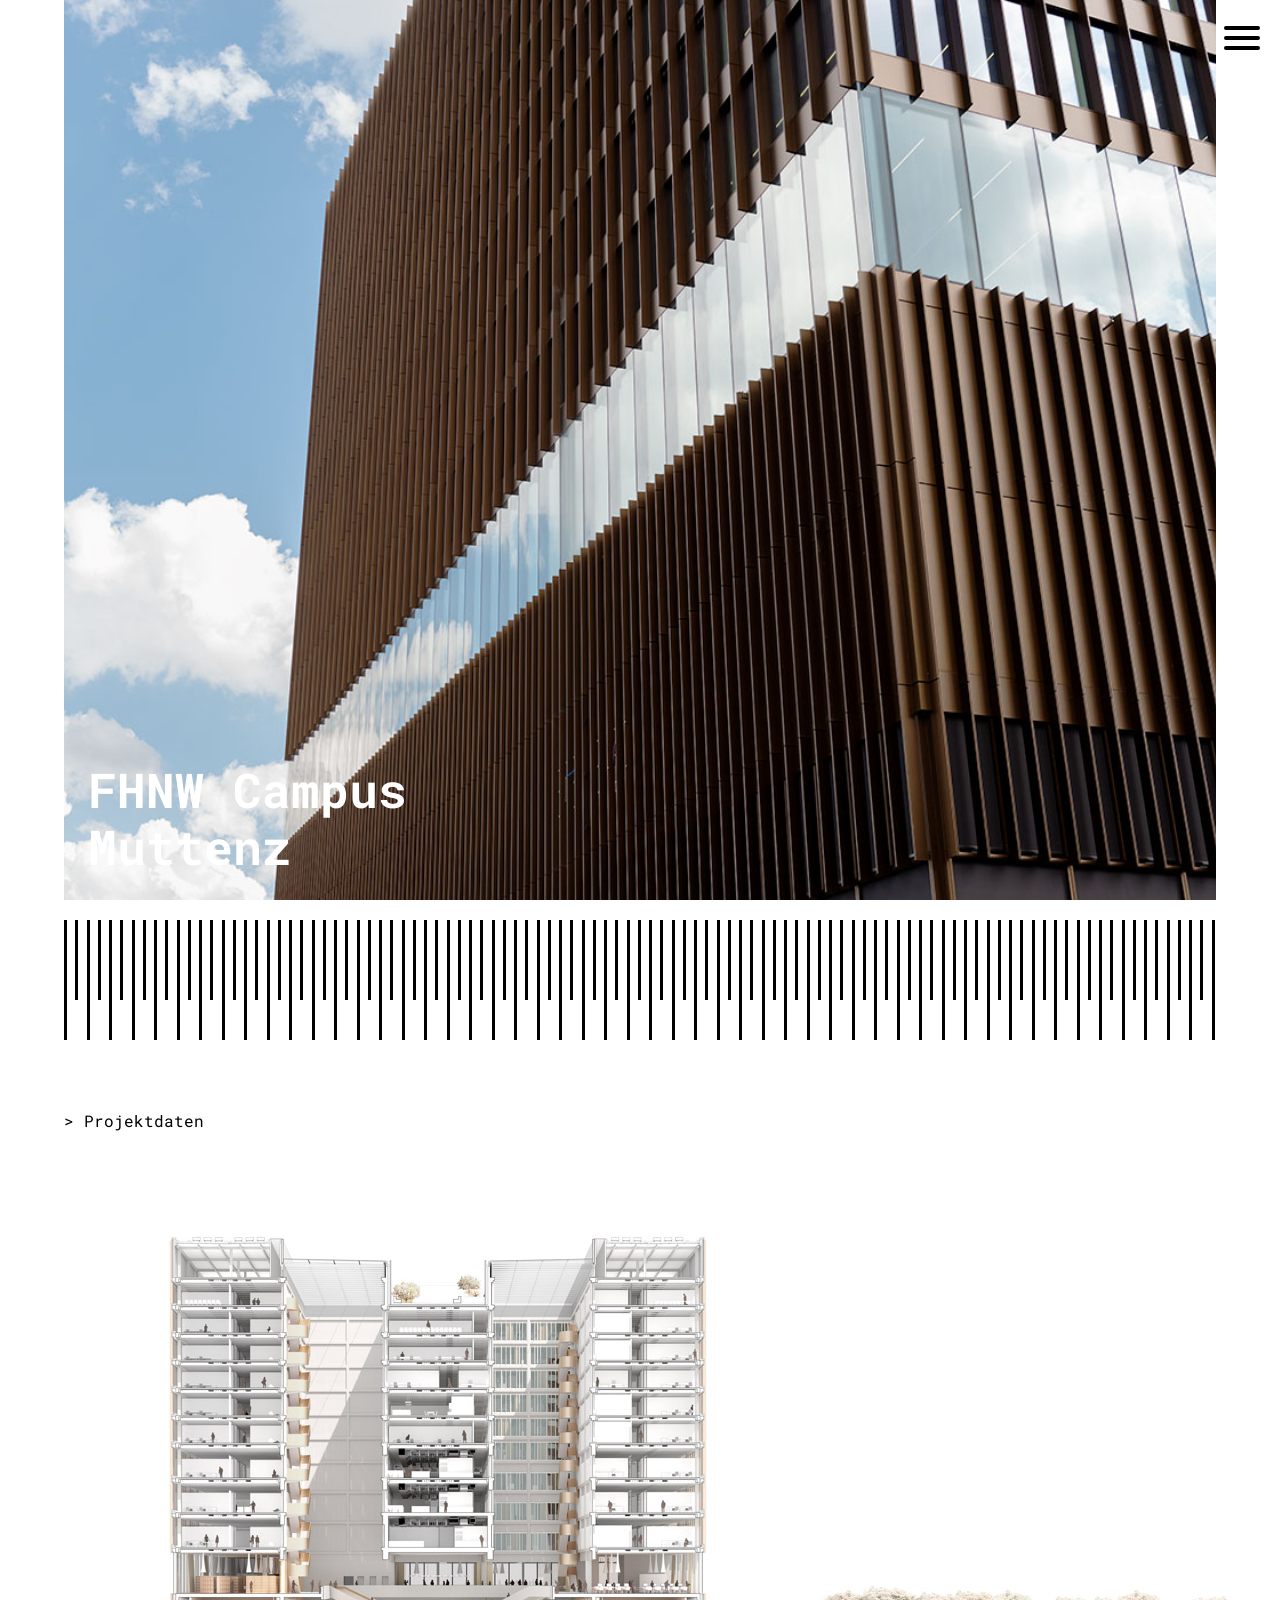
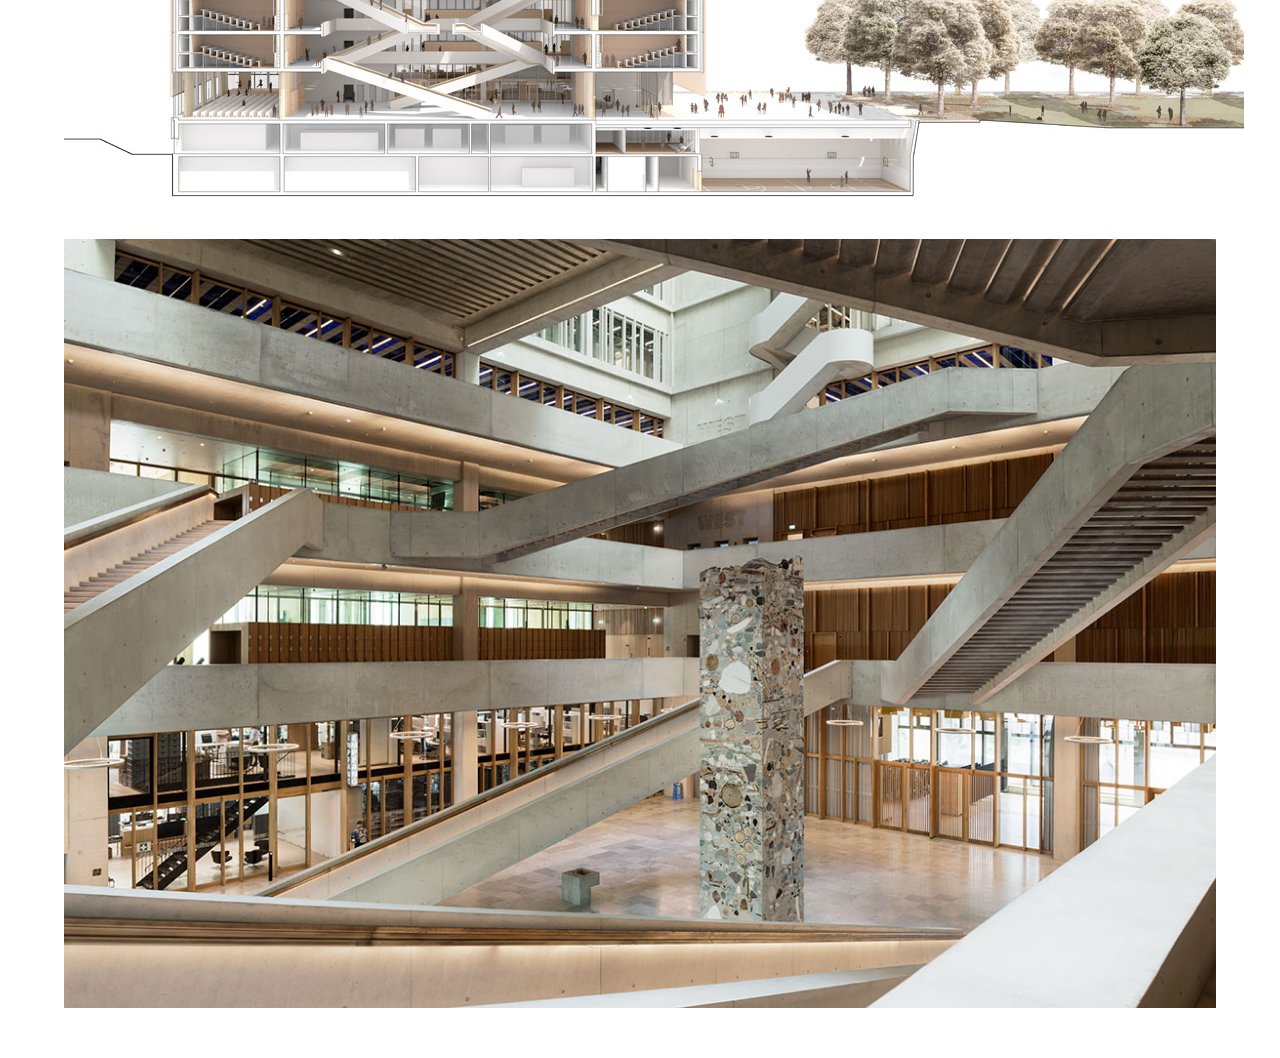
==== index.html @ 68fbe81f "korrekturen code" ====
<!DOCTYPE html>
<html lang="de">
<head>
    <meta charset="UTF-8">
    <meta name="viewport" content="width=device-width, initial-scale=1.0">
    <meta http-equiv="Cache-Control" content="no-cache, no-store, must-revalidate">
    <meta http-equiv="Pragma" content="no-cache">
    <meta http-equiv="Expires" content="0">
    <title>Website FHNW Muttenz</title>

    <link rel="stylesheet" href="css/style.css">
</head>
<body>

    <header>
        <button class="menu-button" type="button" aria-label="Menü öffnen">
            <span></span>
            <span></span>
            <span></span>
        </button>

        <div class="hero">
            <h1 class="hero-title">FHNW Campus<br>Muttenz</h1>
            <img class="hero-img" src="images/Bilder/big/start_image.jpg" alt="FHNW Campus Muttenz">
        </div>
        <section class="line-strip" >
            <span class="line"></span>
            <span class="line"></span>
            <span class="line"></span>
            <span class="line"></span>
            <span class="line"></span>
            <span class="line"></span>
            <span class="line"></span>
            <span class="line"></span>
            <span class="line"></span>
            <span class="line"></span>
            <span class="line"></span>
            <span class="line"></span>
            <span class="line"></span>
            <span class="line"></span>
            <span class="line"></span>
            <span class="line"></span>
            <span class="line"></span>
            <span class="line"></span>
            <span class="line"></span>
            <span class="line"></span>
            <span class="line"></span>
            <span class="line"></span>
            <span class="line"></span>
            <span class="line"></span>
            <span class="line"></span>
            <span class="line"></span>
            <span class="line"></span>
            <span class="line"></span>
            <span class="line"></span>
            <span class="line"></span>
            <span class="line"></span>
            <span class="line"></span>
            <span class="line"></span>
            <span class="line"></span>
            <span class="line"></span>
            <span class="line"></span>
            <span class="line"></span>
            <span class="line"></span>
            <span class="line"></span>
            <span class="line"></span>
            <span class="line"></span>
            <span class="line"></span>
            <span class="line"></span>
            <span class="line"></span>
            <span class="line"></span>
            <span class="line"></span>
            <span class="line"></span>
            <span class="line"></span>
            <span class="line"></span>
            <span class="line"></span>
            <span class="line"></span>
            <span class="line"></span>
            <span class="line"></span>
            <span class="line"></span>
            <span class="line"></span>
            <span class="line"></span>
            <span class="line"></span>
            <span class="line"></span>
            <span class="line"></span>
            <span class="line"></span>
            <span class="line"></span>
            <span class="line"></span>
            <span class="line"></span>
            <span class="line"></span>
            <span class="line"></span>
            <span class="line"></span>
            <span class="line"></span>
            <span class="line"></span>
            <span class="line"></span>
            <span class="line"></span>
            <span class="line"></span>
            <span class="line"></span>
            <span class="line"></span>
            <span class="line"></span>
            <span class="line"></span>
            <span class="line"></span>
            <span class="line"></span>
            <span class="line"></span>
            <span class="line"></span>
            <span class="line"></span>
            <span class="line"></span>
            <span class="line"></span>
            <span class="line"></span>
            <span class="line"></span>
            <span class="line"></span>
            <span class="line"></span>
            <span class="line"></span>
            <span class="line"></span>
            <span class="line"></span>
            <span class="line"></span>
            <span class="line"></span>
            <span class="line"></span>
            <span class="line"></span>
            <span class="line"></span>
            <span class="line"></span>
            <span class="line"></span>
            <span class="line"></span>
            <span class="line"></span>
            <span class="line"></span>
            <span class="line"></span>
            <span class="line"></span>
            <span class="line"></span>
            <span class="line"></span>
        </section>
    </header>
    
    <main>
        <p class="projektdaten">&gt; Projektdaten</p>
            <img class="seitenschnitt" src="images/Bilder/big_umrisse/Seitenschnitt_Campus.jpg" alt="Seitenschnitt des FHNW Campus Muttenz">

            <img class="autrium"src="images/Bilder/big/Atrium_bild.jpg" alt="Atrium des FHNW Campus Muttenz">
    </main>

    <footer>

    </footer>

</body>
</html>
---- css/style.css ----
/*--------------------------------------
Font Imports
--------------------------------------*/

@import url('https://fonts.googleapis.com/css2?family=Arimo:ital,wght@0,400..700;1,400..700&family=Datatype:wght@100..900&family=Lilita+One&family=Roboto+Mono:ital,wght@0,100..700;1,100..700&family=Saira:ital,wght@0,100..900;1,100..900&display=swap');

/*--------------------------------------
General Styles
--------------------------------------*/

* {
    box-sizing: border-box;
    margin: 0;
    padding: 0;
}

/*--------------------------------------
Body Styles
--------------------------------------*/

body{
    background:white;
    font-family: "Roboto Mono", monospace;
}

/* Header Styles */
header {
    width: 100%;
    padding: 0 5%;
}

/* Hero Styles */

.hero {
    position: relative;
    width: 100%;
    height: 100vh;
}

/* Menu Button Styles */

.menu-button {
    position: absolute;
    top: 20px;
    right: 20px;
    width: 36px;
    height: 36px;
    padding: 6px 0;
    border: 0;
    background: transparent;
    display: flex;
    flex-direction: column;
    justify-content: space-between;
    cursor: pointer;
    z-index: 10;
}

.menu-button span {
    display: block;
    width: 100%;
    height: 4px;
    background: #000;
    border-radius: 999px;
}

/* hero title */

.hero-title {
    position: absolute;
    left: 24px;
    bottom: 24px;
    font-size: 48px;
    line-height: 1.2;
    color: #fff;
    z-index: 1;
}
/* hero image */

.hero-img {
    width: 100%;
    height: 100%;
    object-fit: cover;
    display: block;
}

/* Line Strip Styles */
.line-strip {
    width: 100%;
    padding: 20px 0;
    display: flex;
    justify-content: space-between;
    align-items: flex-start;
}

.line {
    width: 3px;
    height: 120px;
    background: #000;
    display: block;
}

.line-strip .line:nth-child(even) {
    height: 80px;
}

/*--------------------------------------
Main Content Styles 
--------------------------------------*/

/* Main styles */
main {
    width: 100%;
    padding: 50px 5%;
}

/* Projektdaten Dropdown styles */

.projektdaten {
    width: 100%;
}

/* Detail Image Styles */
.seitenschnitt-image {
    position: relative;
    width: 100%;
    margin: 0 auto;
    box-sizing: border-box;
}

.seitenschnitt-image img {
    width: 100%;
    height: auto;
    display: block;
}

.autrium {
    width: 100%;
    height: 100%;
    object-fit: cover;
    display: block;
}



@media {
    
}
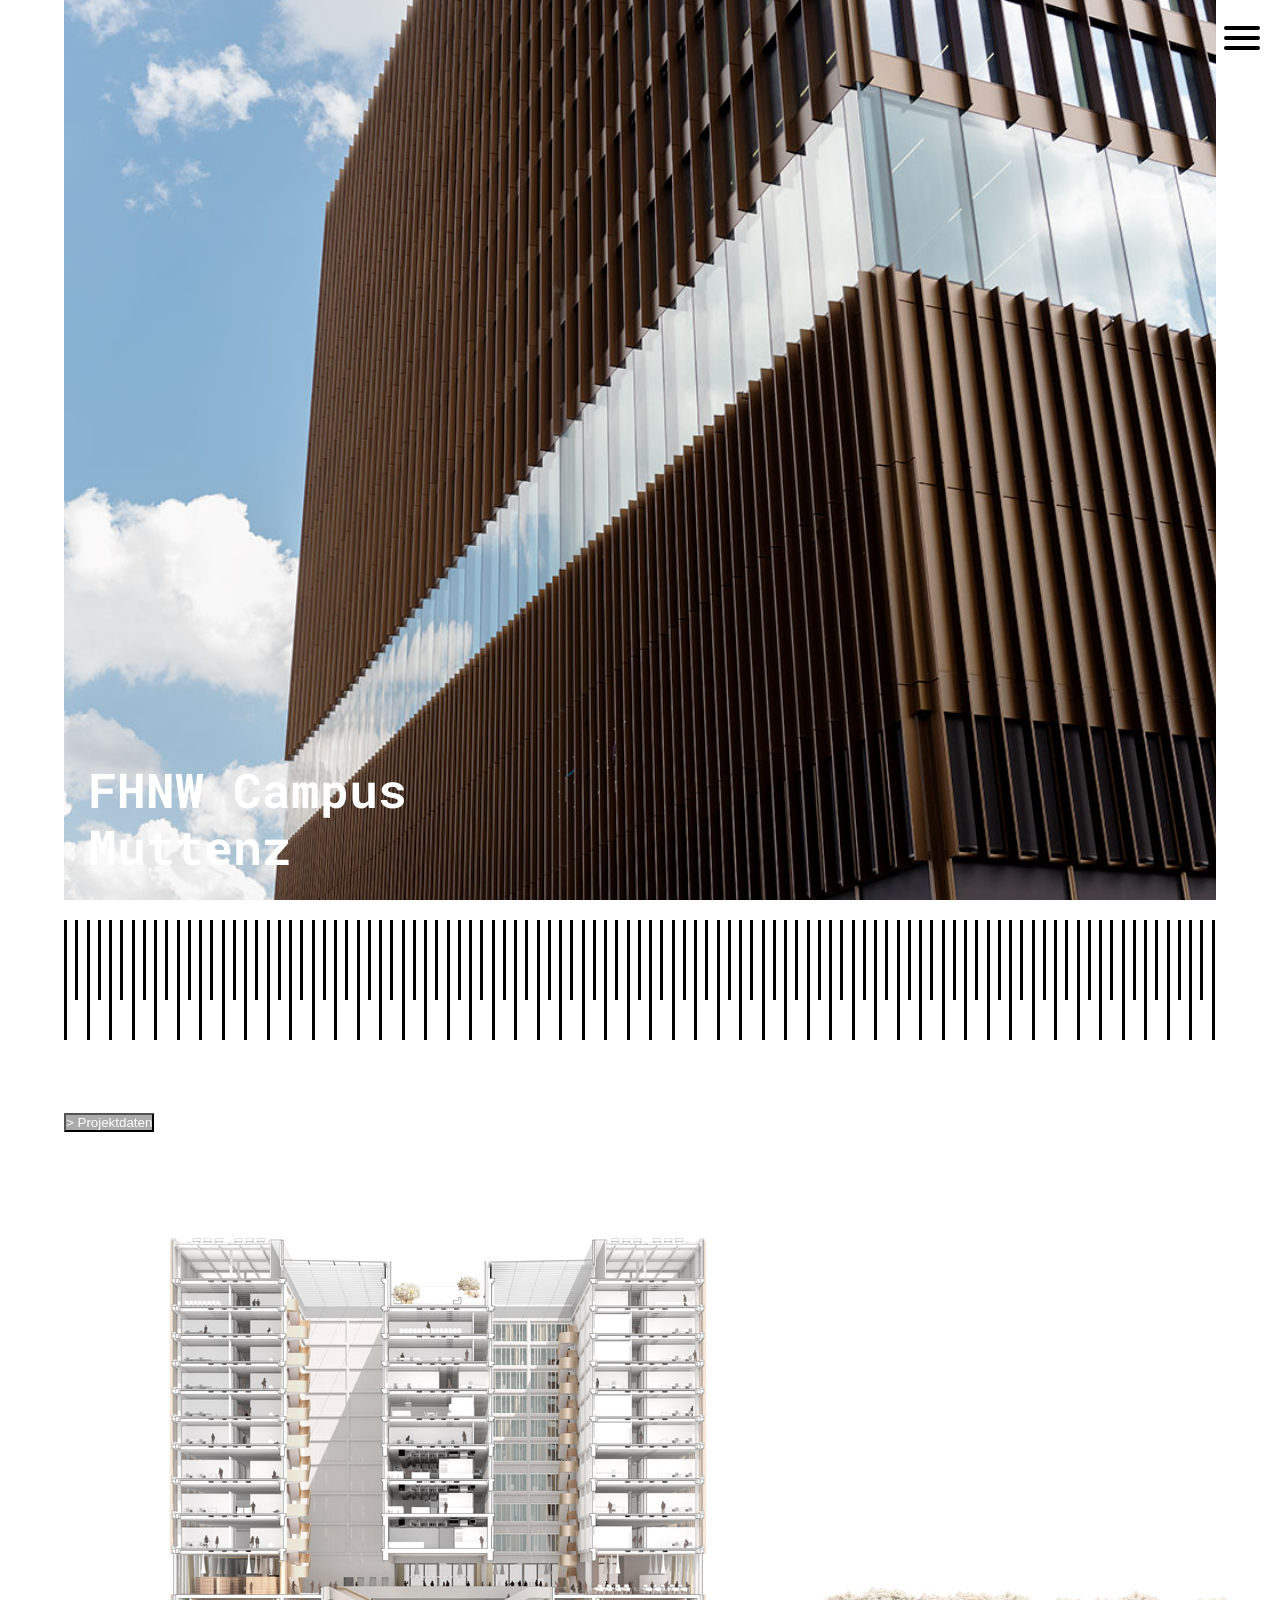
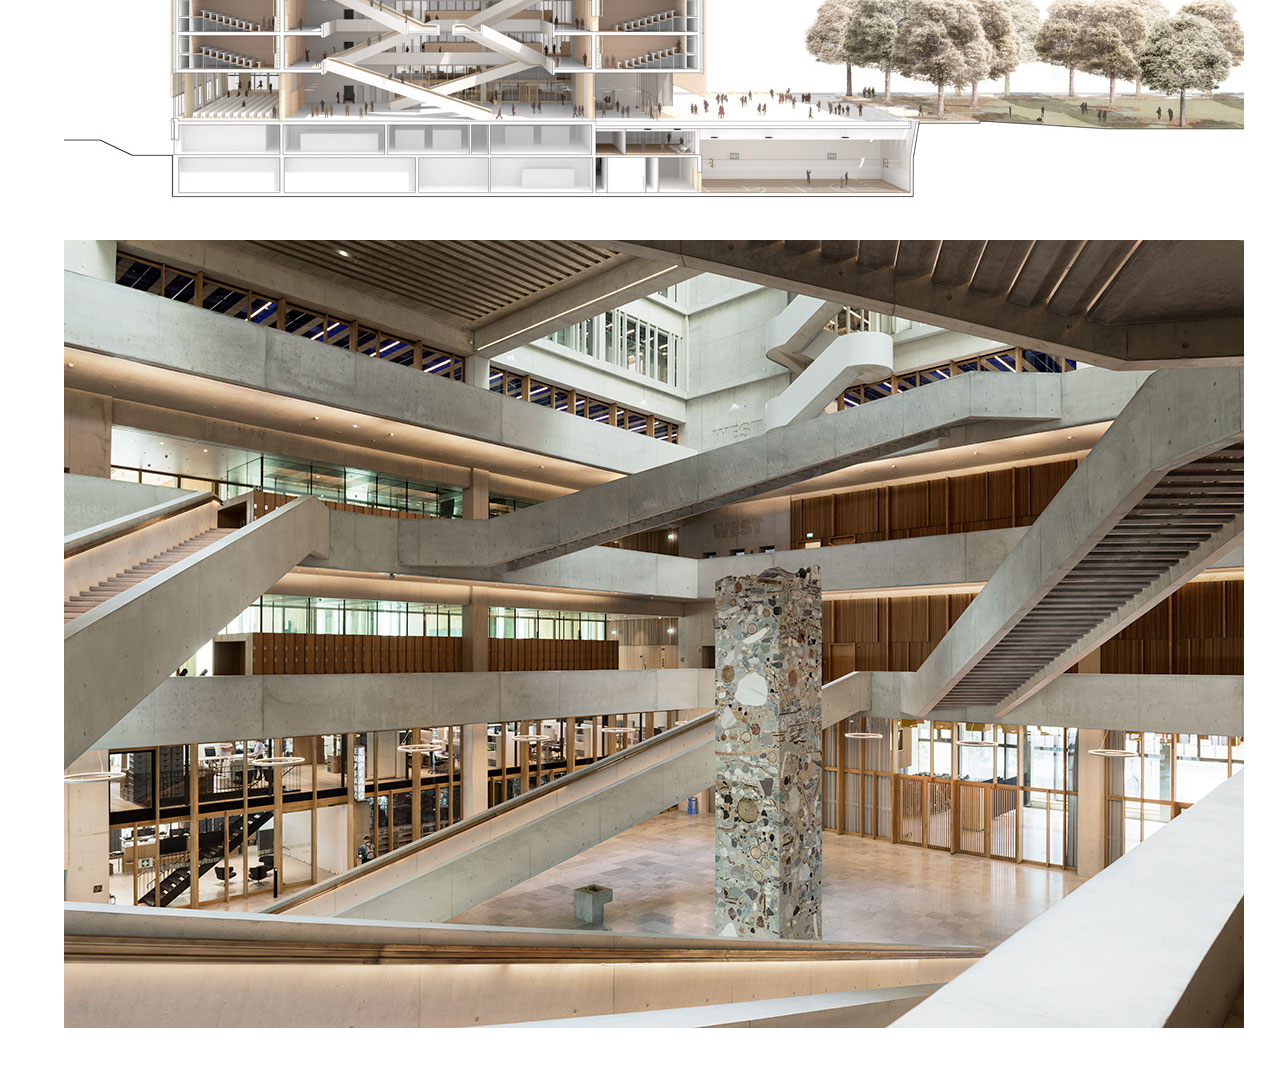
==== commit 88f20df6: "dropdown test" ====
--- a/index.html
+++ b/index.html
@@ -18,6 +18,8 @@
             <span></span>
             <span></span>
         </button>
+
+
 
         <div class="hero">
             <h1 class="hero-title">FHNW Campus<br>Muttenz</h1>
@@ -131,10 +133,40 @@
     </header>
     
     <main>
-        <p class="projektdaten">&gt; Projektdaten</p>
-            <img class="seitenschnitt" src="images/Bilder/big_umrisse/Seitenschnitt_Campus.jpg" alt="Seitenschnitt des FHNW Campus Muttenz">
+        <div class="dropdown">
+            <button class="dropbtn">&gt; Projektdaten</button>
+            <div class="dropdown-content">
+            <a href="#">Wettbewerb: 2010-2011, 1. Preis<br>
+                Planung: 2011 – 2018<br>
+                Ausführung: 2014 – 2018<br>
+                <br>
+                Baukosten BKP 1-9: 300 Mio. CHF<br>
+                Baukosten BKP 1-5: <br>
+                Gebäudekosten BKP 2: 210 Mio. CHF (exkl. MwSt) + BKP 3 21 Mio. CHF<br>
+                Gebäudekosten BKP 2/m3: 470.-/m3<br>
+                <br>
+                Gebäudevolumen GV SIA 416: 355‘000 m3<br>
+                Geschossfläche GF SIA 416: 68‘000 m2<br>
+                Hauptnutzfläche HNF SIA 416: 35‘000 m2<br>
+                <br>
+                Grundfläche Gebäude: 64.5 x 72 m<br>
+                Höhe ab Eingangsniveau: 64.5 m<br>
+                <br>
+                Anzahl Studierende: 4000<br>
+                Anzahl Mitarbeiter: 800<br>
+                <br>
+                SIA-Phasen: 31, 32, 33, 41, 51, 52, 53<br>
+                Baukategorie: VI<br>
+                <br>
+                Funktion pool: Architekt / Gesamtleitung (mit Takt Baumangement AG)<br>
+                Planungsmodell: Generalplaner-Modell<br>
+                </a>
 
-            <img class="autrium"src="images/Bilder/big/Atrium_bild.jpg" alt="Atrium des FHNW Campus Muttenz">
+        </div>
+
+        <img class="seitenschnitt" src="images/Bilder/big_umrisse/Seitenschnitt_Campus.jpg" alt="Seitenschnitt des FHNW Campus Muttenz">
+
+        <img class="autrium"src="images/Bilder/big/Atrium_bild.jpg" alt="Atrium des FHNW Campus Muttenz">
     </main>
 
     <footer>
--- a/css/style.css
+++ b/css/style.css
@@ -23,14 +23,17 @@
     font-family: "Roboto Mono", monospace;
 }
 
-/* Header Styles */
+/*--------------------------------------
+Header Styles
+--------------------------------------*/
+
+/* Header styles */
 header {
     width: 100%;
     padding: 0 5%;
 }
 
 /* Hero Styles */
-
 .hero {
     position: relative;
     width: 100%;
@@ -38,7 +41,6 @@
 }
 
 /* Menu Button Styles */
-
 .menu-button {
     position: absolute;
     top: 20px;
@@ -64,7 +66,6 @@
 }
 
 /* hero title */
-
 .hero-title {
     position: absolute;
     left: 24px;
@@ -74,8 +75,8 @@
     color: #fff;
     z-index: 1;
 }
+
 /* hero image */
-
 .hero-img {
     width: 100%;
     height: 100%;
@@ -104,7 +105,7 @@
 }
 
 /*--------------------------------------
-Main Content Styles 
+Main Styles 
 --------------------------------------*/
 
 /* Main styles */
@@ -113,13 +114,48 @@
     padding: 50px 5%;
 }
 
-/* Projektdaten Dropdown styles */
 
-.projektdaten {
-    width: 100%;
+/* Projektdaten Dropdown styles  TEST */
+.dropdown {
+  position: relative;
+  display: inline-block;
 }
 
-/* Detail Image Styles */
+.dropbtn {
+  background-color: #aaaaaa;
+  color: white;
+  padding: 20px
+  border: none;
+  cursor: pointer;
+}
+
+.dropdown-content {
+  display: none;
+  position: absolute;
+  background-color: #f1f1f1;
+  min-width: 160px;
+  box-shadow: 0px 8px 16px rgba(0,0,0,0.2);
+}
+
+.dropdown-content a {
+  display: block;
+  padding: 10px;
+  text-decoration: none;
+  color: black;
+}
+
+.dropdown-content a:hover {
+  background-color: #ddd;
+}
+
+/* Klasse zum Anzeigen */
+.show {
+  display: block;
+}
+/* Projektdaten Dropdown styles  TEST-ENDE */
+
+
+/* Seitenschnitt Image Styles */
 .seitenschnitt-image {
     position: relative;
     width: 100%;
@@ -133,15 +169,10 @@
     display: block;
 }
 
+
 .autrium {
     width: 100%;
     height: 100%;
     object-fit: cover;
     display: block;
-}
-
-
-
-@media {
-    
 }
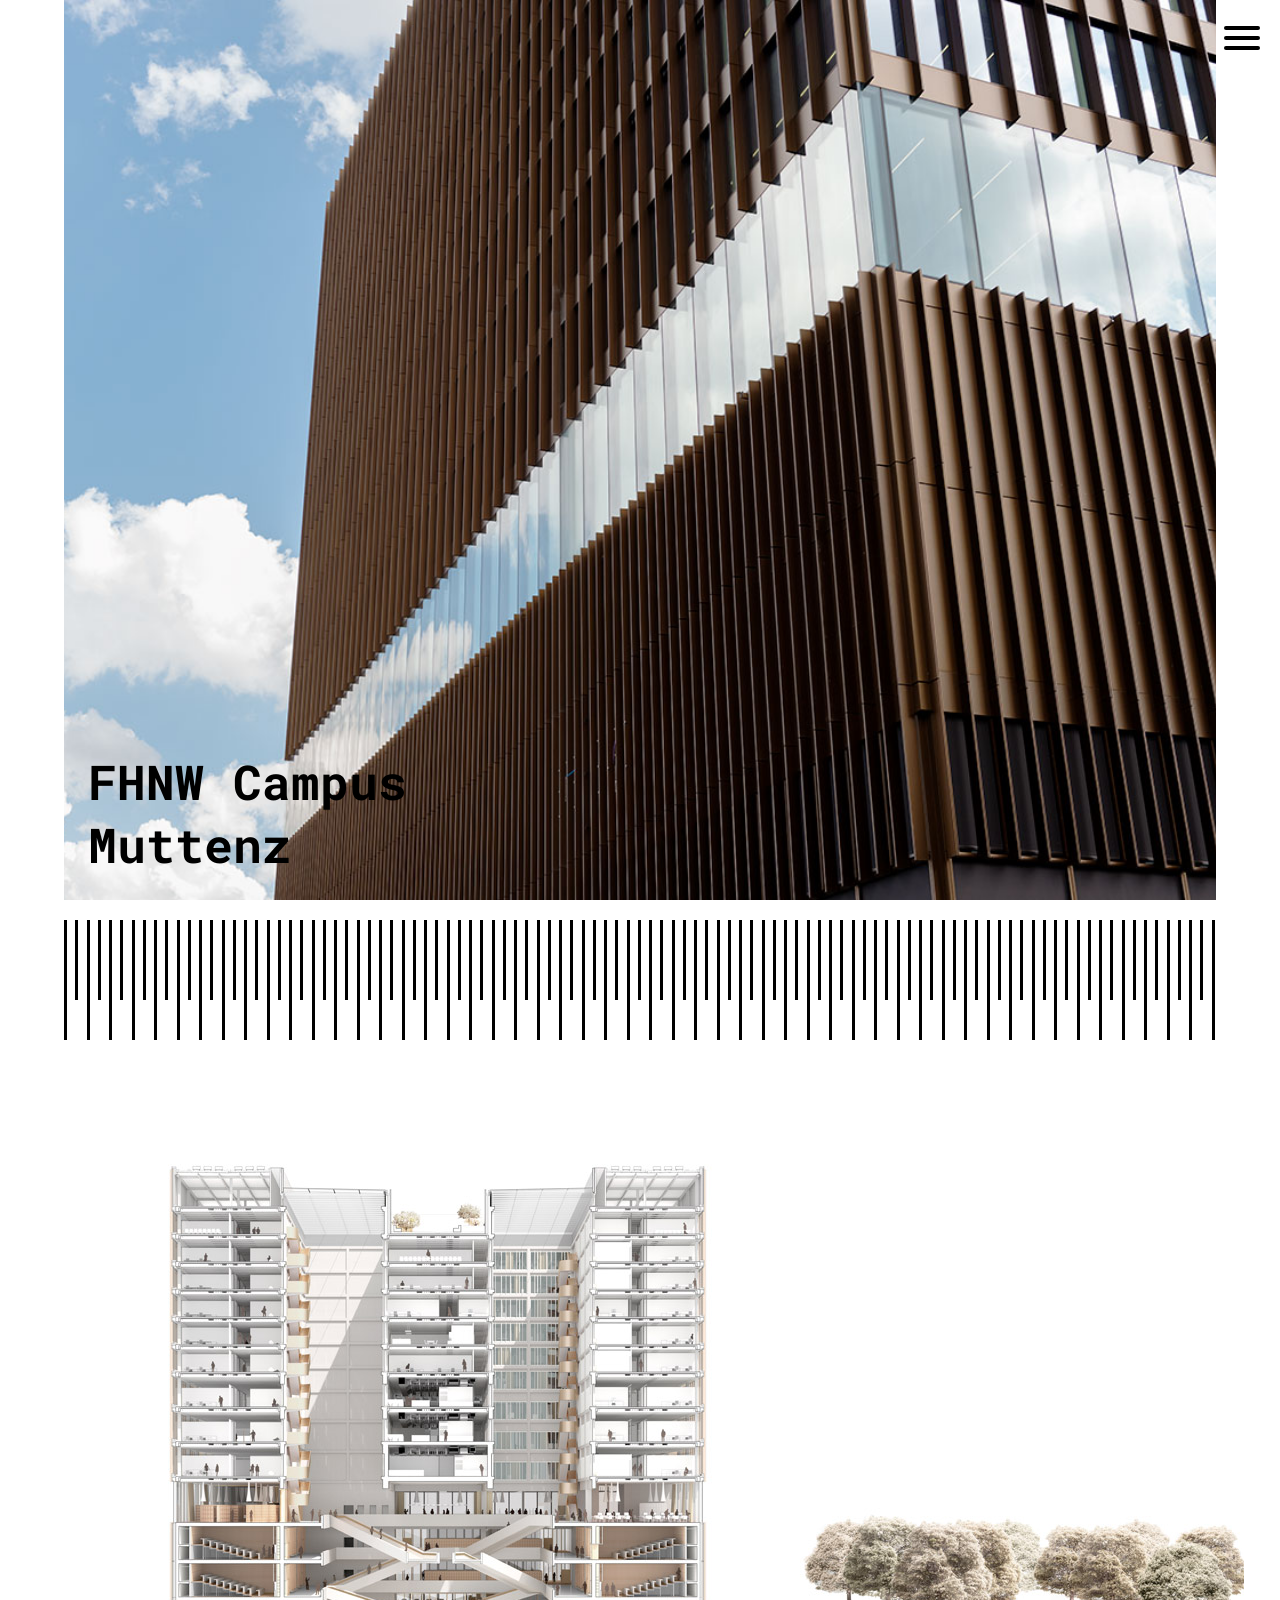
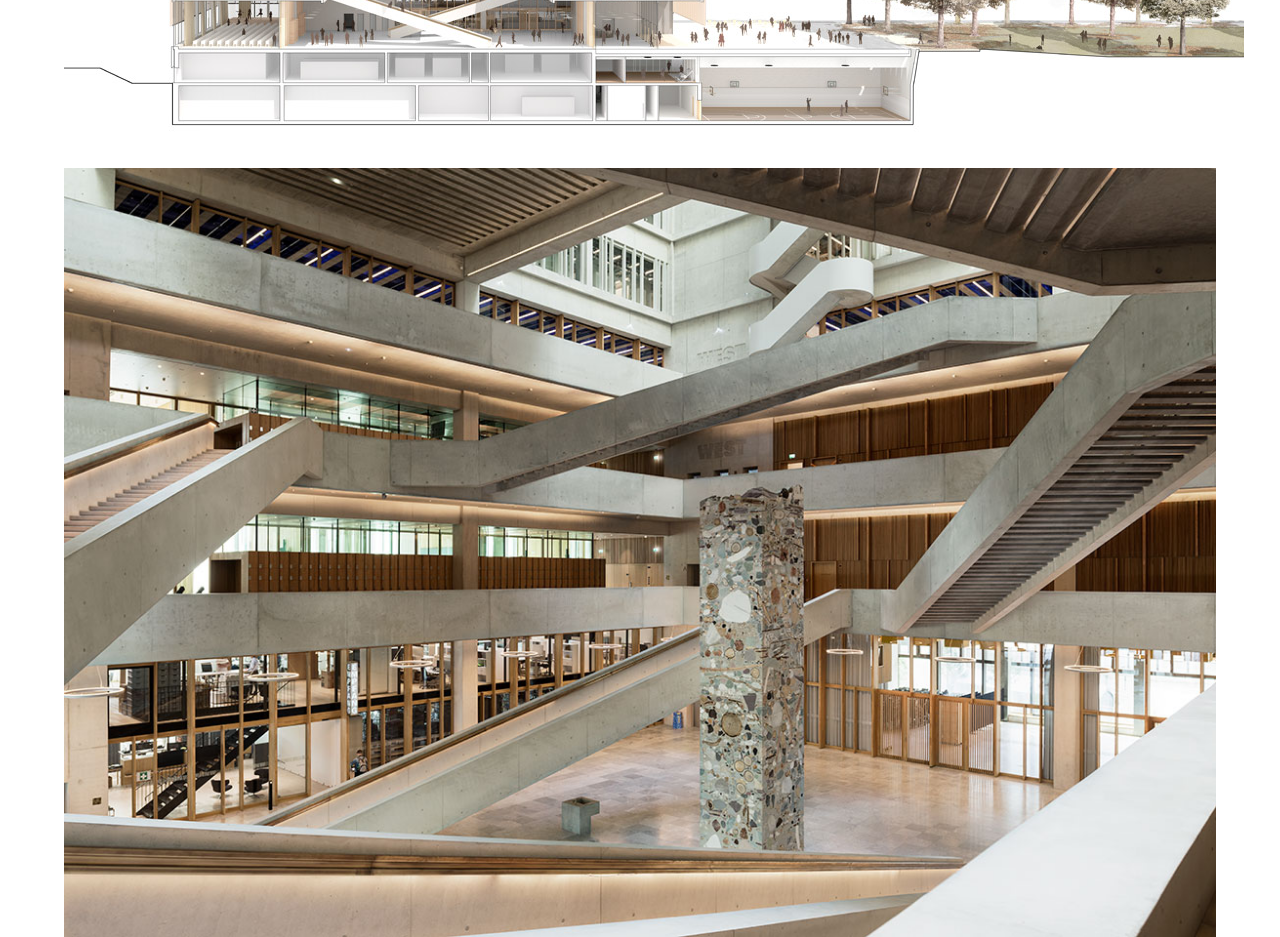
==== commit 4337f34e: "save vvor Neustart" ====
--- a/index.html
+++ b/index.html
@@ -10,16 +10,20 @@
 
     <link rel="stylesheet" href="css/style.css">
 </head>
+
 <body>
 
     <header>
+
         <button class="menu-button" type="button" aria-label="Menü öffnen">
             <span></span>
             <span></span>
             <span></span>
         </button>
 
-
+        <nav>
+            
+        </nav>
 
         <div class="hero">
             <h1 class="hero-title">FHNW Campus<br>Muttenz</h1>
@@ -133,37 +137,6 @@
     </header>
     
     <main>
-        <div class="dropdown">
-            <button class="dropbtn">&gt; Projektdaten</button>
-            <div class="dropdown-content">
-            <a href="#">Wettbewerb: 2010-2011, 1. Preis<br>
-                Planung: 2011 – 2018<br>
-                Ausführung: 2014 – 2018<br>
-                <br>
-                Baukosten BKP 1-9: 300 Mio. CHF<br>
-                Baukosten BKP 1-5: <br>
-                Gebäudekosten BKP 2: 210 Mio. CHF (exkl. MwSt) + BKP 3 21 Mio. CHF<br>
-                Gebäudekosten BKP 2/m3: 470.-/m3<br>
-                <br>
-                Gebäudevolumen GV SIA 416: 355‘000 m3<br>
-                Geschossfläche GF SIA 416: 68‘000 m2<br>
-                Hauptnutzfläche HNF SIA 416: 35‘000 m2<br>
-                <br>
-                Grundfläche Gebäude: 64.5 x 72 m<br>
-                Höhe ab Eingangsniveau: 64.5 m<br>
-                <br>
-                Anzahl Studierende: 4000<br>
-                Anzahl Mitarbeiter: 800<br>
-                <br>
-                SIA-Phasen: 31, 32, 33, 41, 51, 52, 53<br>
-                Baukategorie: VI<br>
-                <br>
-                Funktion pool: Architekt / Gesamtleitung (mit Takt Baumangement AG)<br>
-                Planungsmodell: Generalplaner-Modell<br>
-                </a>
-
-        </div>
-
         <img class="seitenschnitt" src="images/Bilder/big_umrisse/Seitenschnitt_Campus.jpg" alt="Seitenschnitt des FHNW Campus Muttenz">
 
         <img class="autrium"src="images/Bilder/big/Atrium_bild.jpg" alt="Atrium des FHNW Campus Muttenz">
@@ -174,4 +147,4 @@
     </footer>
 
 </body>
-</html>
+</html>
--- a/css/style.css
+++ b/css/style.css
@@ -18,8 +18,7 @@
 Body Styles
 --------------------------------------*/
 
-body{
-    background:white;
+body {
     font-family: "Roboto Mono", monospace;
 }
 
@@ -71,9 +70,8 @@
     left: 24px;
     bottom: 24px;
     font-size: 48px;
-    line-height: 1.2;
-    color: #fff;
-    z-index: 1;
+    color: #000000;
+    writing-mode: sideways-lr;
 }
 
 /* hero image */
@@ -111,56 +109,15 @@
 /* Main styles */
 main {
     width: 100%;
-    padding: 50px 5%;
+    padding: 0 5%;
 }
-
-
-/* Projektdaten Dropdown styles  TEST */
-.dropdown {
-  position: relative;
-  display: inline-block;
-}
-
-.dropbtn {
-  background-color: #aaaaaa;
-  color: white;
-  padding: 20px
-  border: none;
-  cursor: pointer;
-}
-
-.dropdown-content {
-  display: none;
-  position: absolute;
-  background-color: #f1f1f1;
-  min-width: 160px;
-  box-shadow: 0px 8px 16px rgba(0,0,0,0.2);
-}
-
-.dropdown-content a {
-  display: block;
-  padding: 10px;
-  text-decoration: none;
-  color: black;
-}
-
-.dropdown-content a:hover {
-  background-color: #ddd;
-}
-
-/* Klasse zum Anzeigen */
-.show {
-  display: block;
-}
-/* Projektdaten Dropdown styles  TEST-ENDE */
-
 
 /* Seitenschnitt Image Styles */
 .seitenschnitt-image {
-    position: relative;
     width: 100%;
-    margin: 0 auto;
-    box-sizing: border-box;
+    height: 100%;
+    object-fit: cover;
+    display: block;
 }
 
 .seitenschnitt-image img {
@@ -175,4 +132,4 @@
     height: 100%;
     object-fit: cover;
     display: block;
-}+}
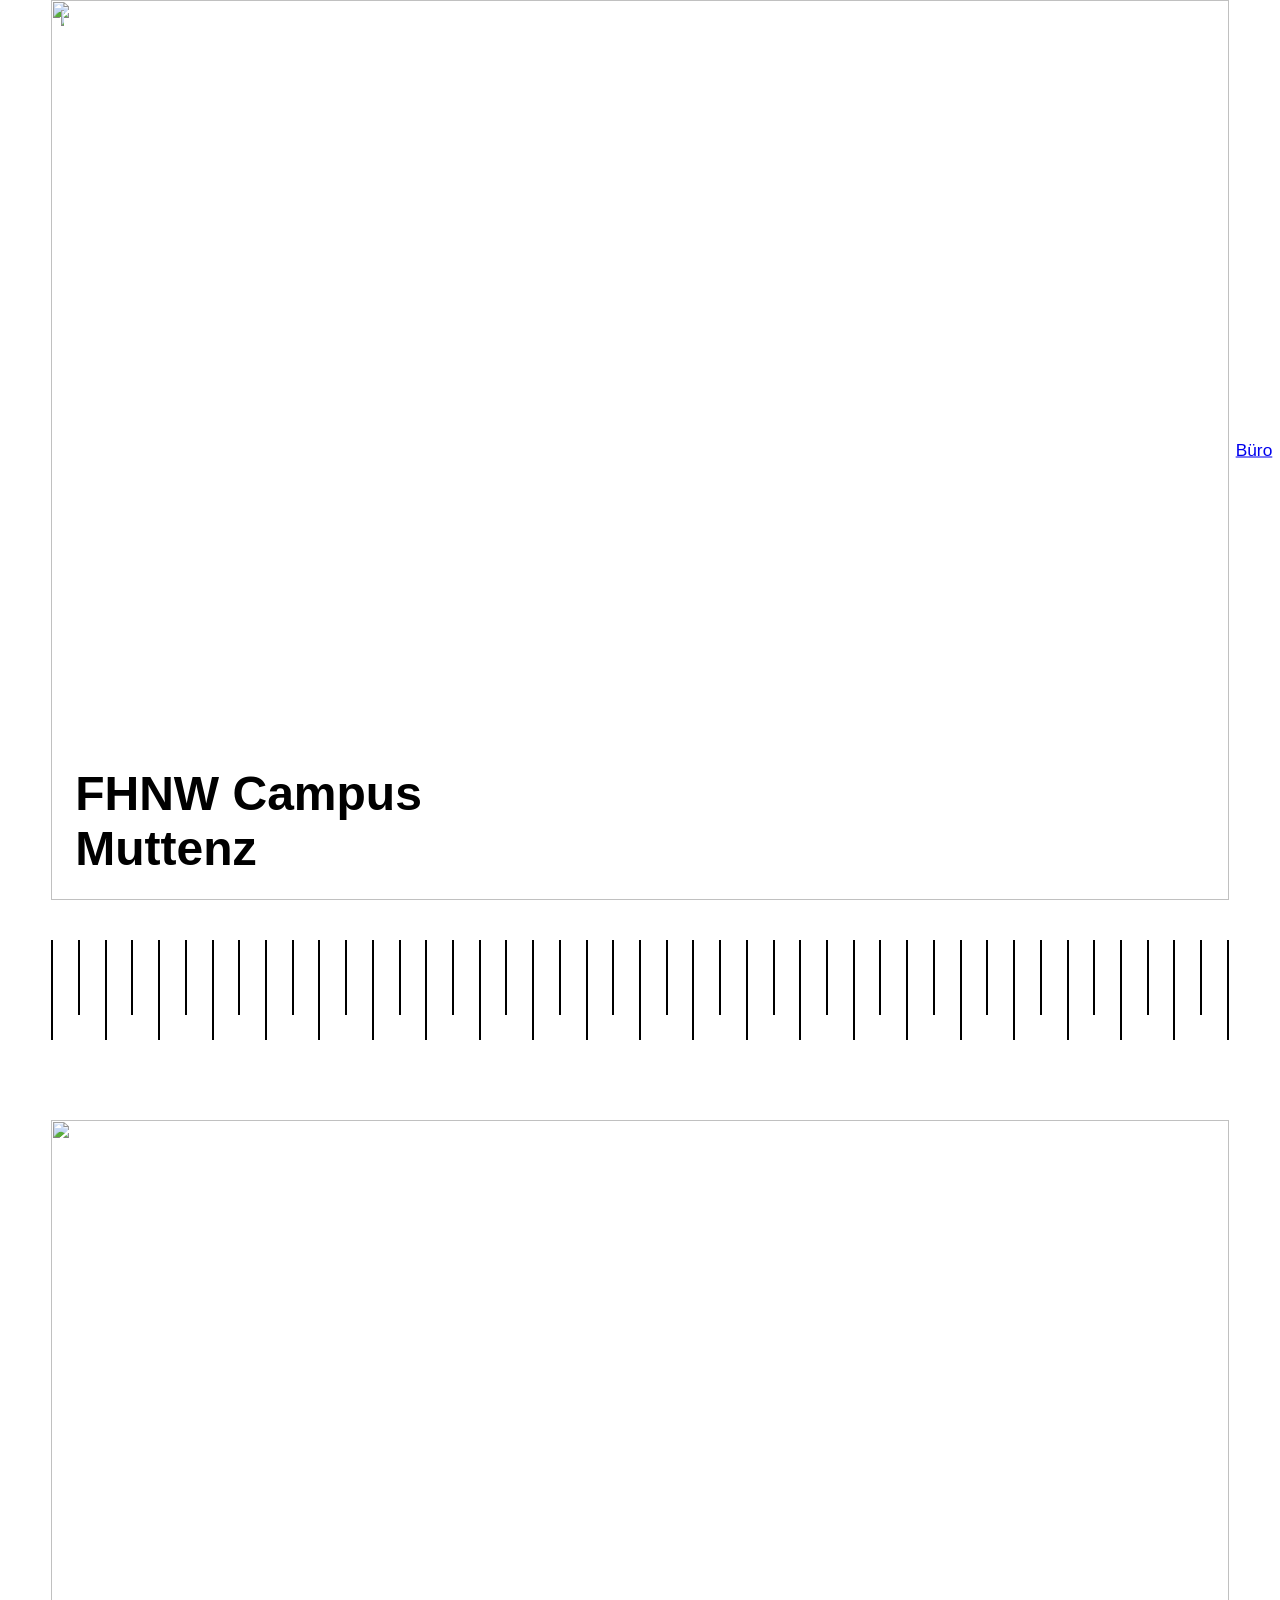
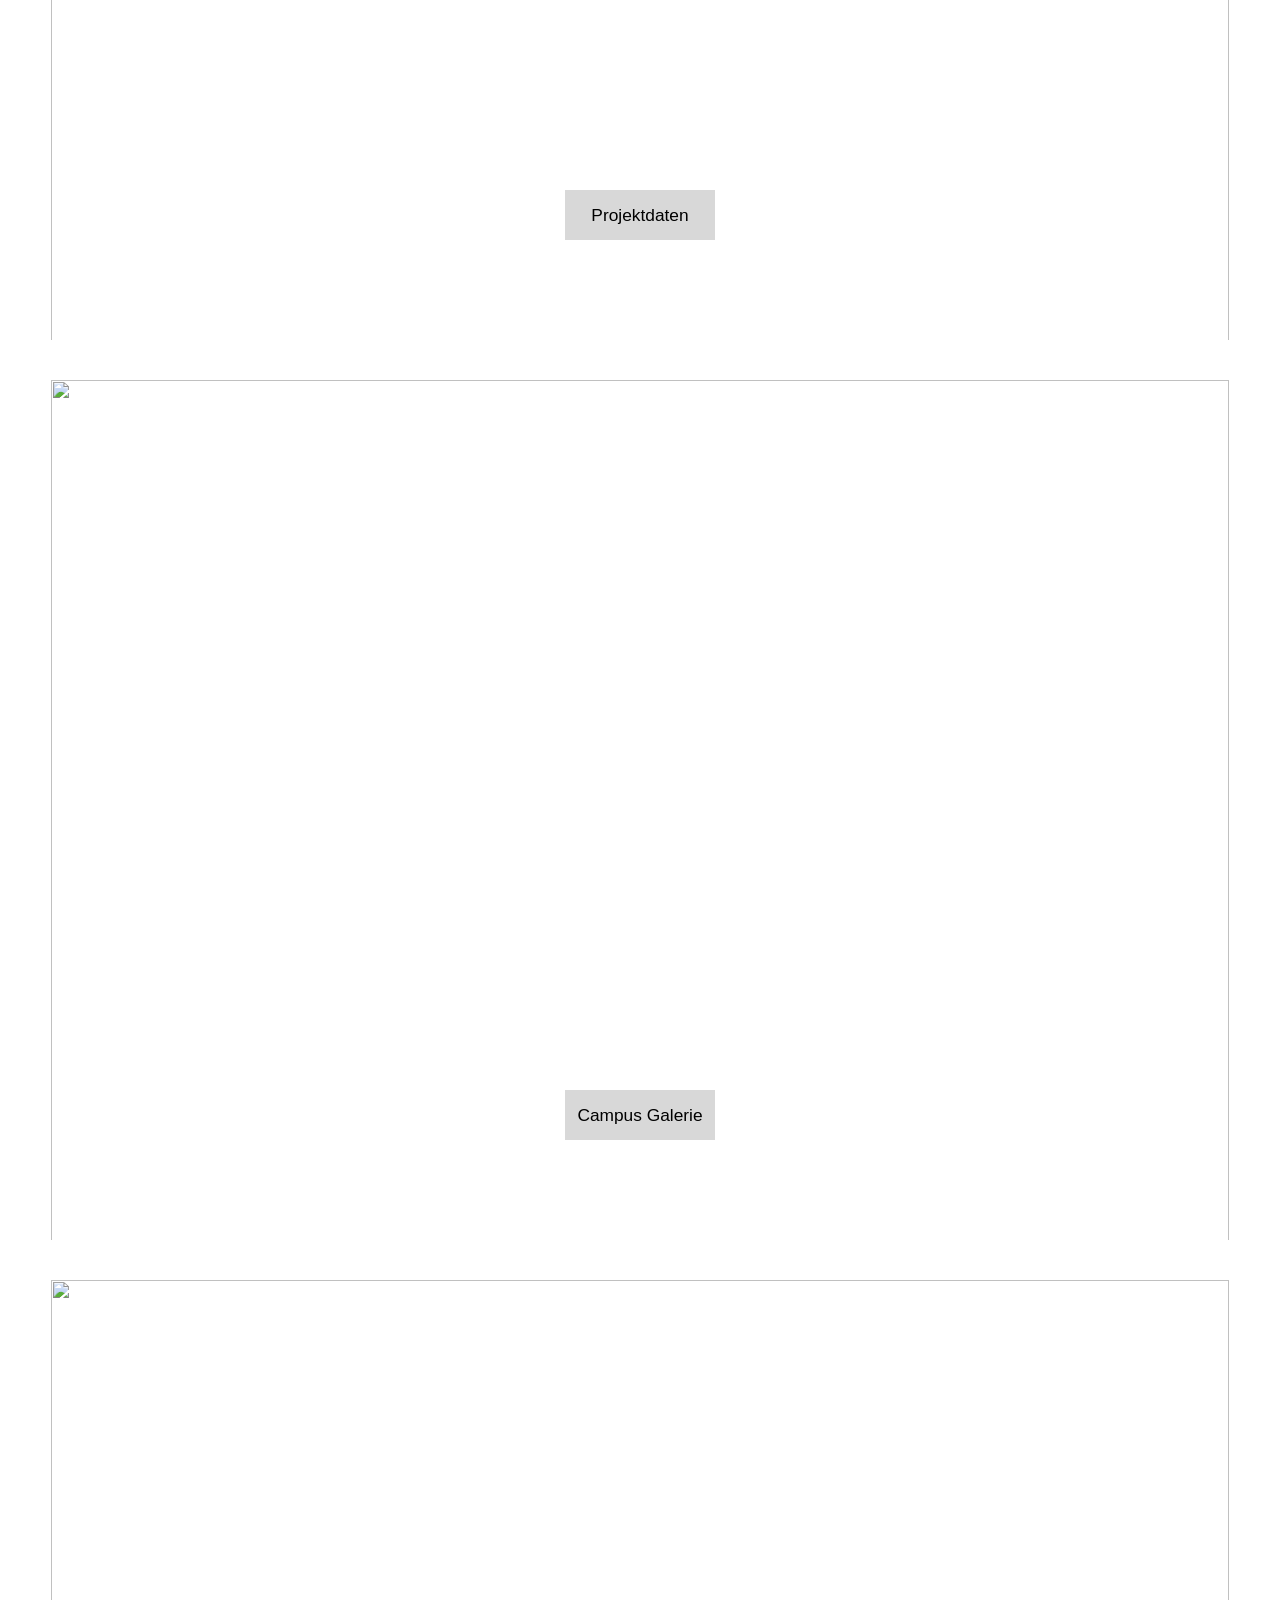
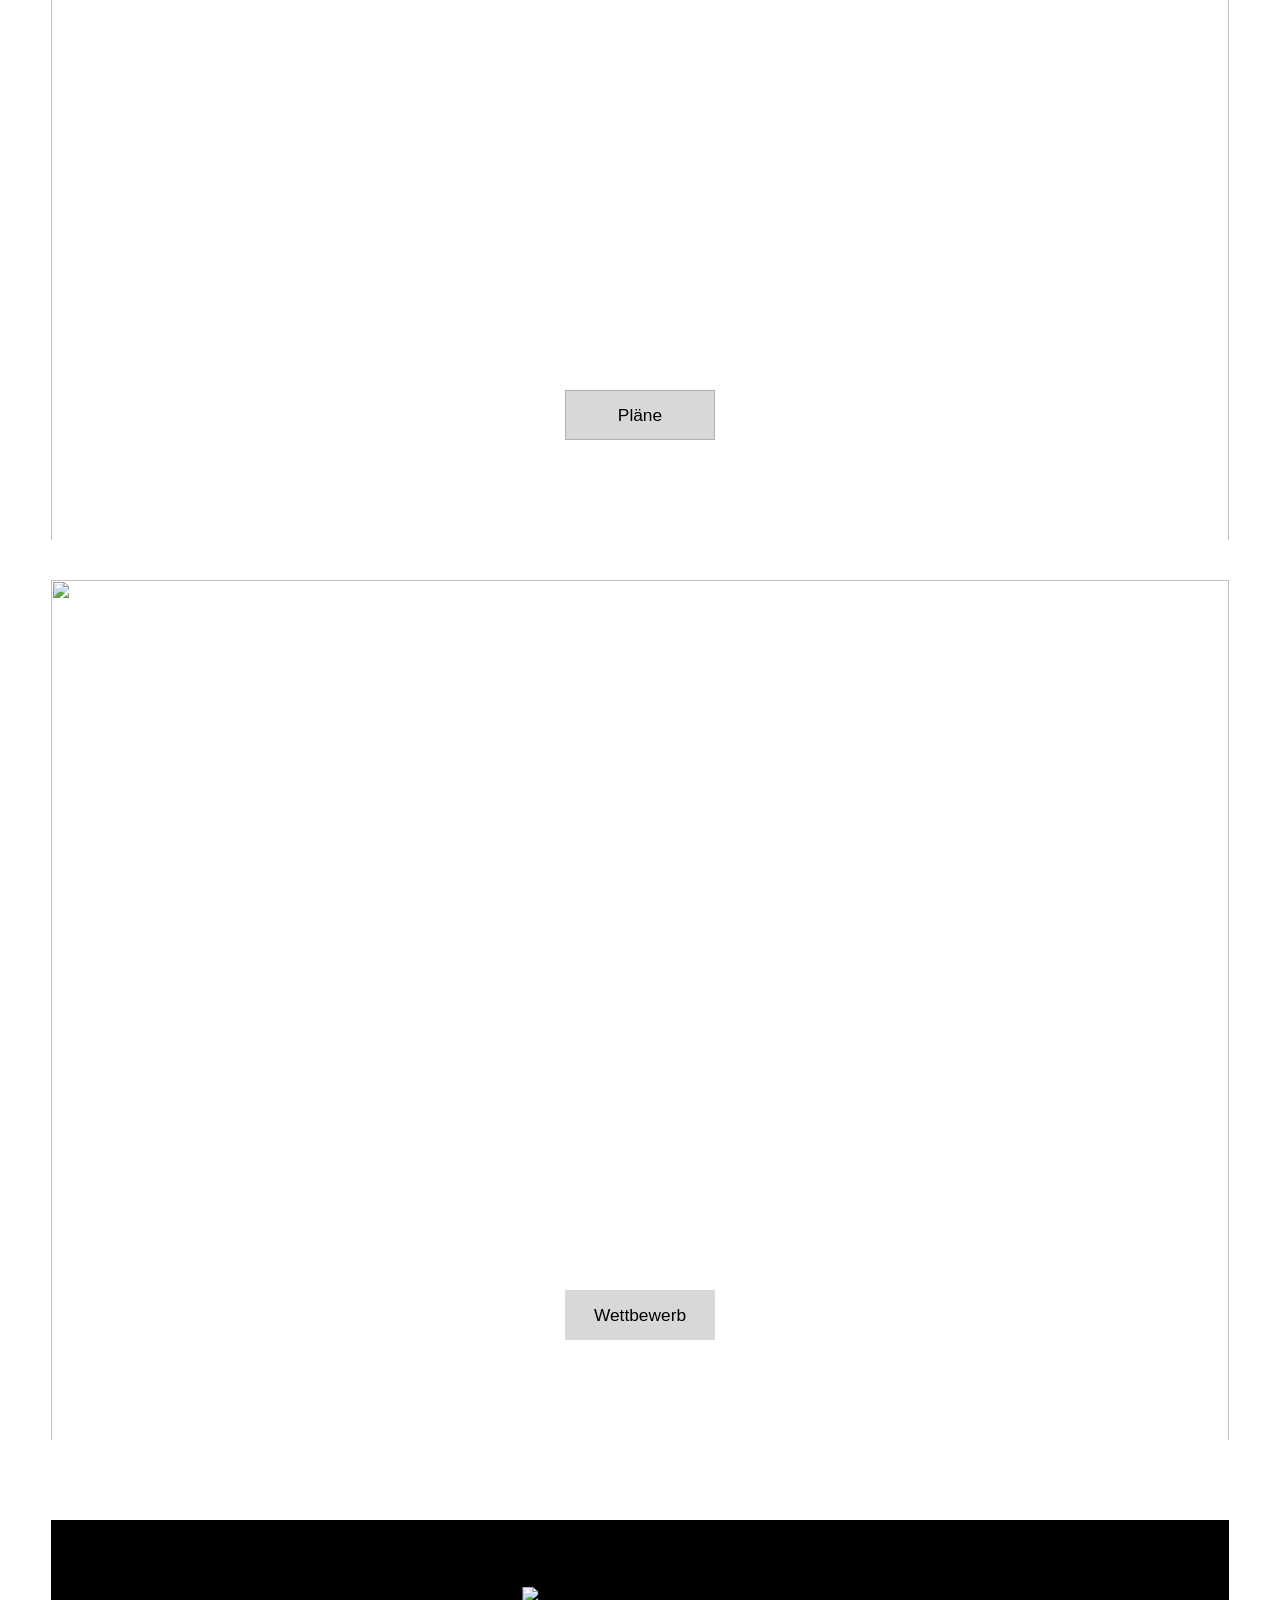
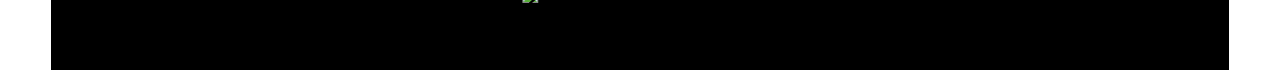
==== commit 305f907f: "Add files via upload Daten für Neustart" ====
--- a/index.html
+++ b/index.html
@@ -1,150 +1,121 @@
 <!DOCTYPE html>
-<html lang="de">
+<html lang="en">
 <head>
     <meta charset="UTF-8">
     <meta name="viewport" content="width=device-width, initial-scale=1.0">
-    <meta http-equiv="Cache-Control" content="no-cache, no-store, must-revalidate">
-    <meta http-equiv="Pragma" content="no-cache">
-    <meta http-equiv="Expires" content="0">
-    <title>Website FHNW Muttenz</title>
-
-    <link rel="stylesheet" href="css/style.css">
+    <meta lang="de-CH">
+    <title>FHNW Muttenz</title>
+    <link rel="stylesheet" href="style.css">
 </head>
 
-<body>
+
+<body id="top">
+
+    <a class="pool_logo_link" href="#top" aria-label="Nach oben scrollen">
+        <img class="pool_logo" src="assets/pool_black.svg">
+    </a>
+
+    <a class="about" href="about.html">
+    <p>Büro</p>
+    </a>
 
     <header>
+        <h1 class="hero-title">FHNW Campus<br>Muttenz</h1>
+        <img class="intro_img" src="assets/start_image.jpg">
+        <div class="lines_wrapper">
+            <div class="lines_item"></div>
+            <div class="lines_item"></div>
+            <div class="lines_item"></div>
+            <div class="lines_item"></div>
+            <div class="lines_item"></div>
+            <div class="lines_item"></div>
+            <div class="lines_item"></div>
+            <div class="lines_item"></div>
+            <div class="lines_item"></div>
+            <div class="lines_item"></div>
+            <div class="lines_item"></div>
+            <div class="lines_item"></div>
+            <div class="lines_item"></div>
+            <div class="lines_item"></div>
+            <div class="lines_item"></div>
+            <div class="lines_item"></div>
+            <div class="lines_item"></div>
+            <div class="lines_item"></div>
+            <div class="lines_item"></div>
+            <div class="lines_item"></div>
+            <div class="lines_item"></div>
+            <div class="lines_item"></div>
+            <div class="lines_item"></div>
+            <div class="lines_item"></div>
+            <div class="lines_item"></div>
+            <div class="lines_item"></div>
+            <div class="lines_item"></div>
+            <div class="lines_item"></div>
+            <div class="lines_item"></div>
+            <div class="lines_item"></div>
+            <div class="lines_item"></div>
+            <div class="lines_item"></div>
+            <div class="lines_item"></div>
+            <div class="lines_item"></div>
+            <div class="lines_item"></div>
+            <div class="lines_item"></div>
+            <div class="lines_item"></div>
+            <div class="lines_item"></div>
+            <div class="lines_item"></div>
+            <div class="lines_item"></div>
+            <div class="lines_item"></div>
+            <div class="lines_item"></div>
+            <div class="lines_item"></div>
+            <div class="lines_item"></div>
+            <div class="lines_item"></div>
+        </div>
 
-        <button class="menu-button" type="button" aria-label="Menü öffnen">
-            <span></span>
-            <span></span>
-            <span></span>
-        </button>
+    </header>
 
-        <nav>
-            
-        </nav>
+    <main>
 
-        <div class="hero">
-            <h1 class="hero-title">FHNW Campus<br>Muttenz</h1>
-            <img class="hero-img" src="images/Bilder/big/start_image.jpg" alt="FHNW Campus Muttenz">
+        <div class="box1_wrapper">
+            <img class="box1_img" src="assets/box1_img.jpg">
+            <a class="box1" href="projektdaten.html">
+                <p>Projektdaten</p>
+            </a>
         </div>
-        <section class="line-strip" >
-            <span class="line"></span>
-            <span class="line"></span>
-            <span class="line"></span>
-            <span class="line"></span>
-            <span class="line"></span>
-            <span class="line"></span>
-            <span class="line"></span>
-            <span class="line"></span>
-            <span class="line"></span>
-            <span class="line"></span>
-            <span class="line"></span>
-            <span class="line"></span>
-            <span class="line"></span>
-            <span class="line"></span>
-            <span class="line"></span>
-            <span class="line"></span>
-            <span class="line"></span>
-            <span class="line"></span>
-            <span class="line"></span>
-            <span class="line"></span>
-            <span class="line"></span>
-            <span class="line"></span>
-            <span class="line"></span>
-            <span class="line"></span>
-            <span class="line"></span>
-            <span class="line"></span>
-            <span class="line"></span>
-            <span class="line"></span>
-            <span class="line"></span>
-            <span class="line"></span>
-            <span class="line"></span>
-            <span class="line"></span>
-            <span class="line"></span>
-            <span class="line"></span>
-            <span class="line"></span>
-            <span class="line"></span>
-            <span class="line"></span>
-            <span class="line"></span>
-            <span class="line"></span>
-            <span class="line"></span>
-            <span class="line"></span>
-            <span class="line"></span>
-            <span class="line"></span>
-            <span class="line"></span>
-            <span class="line"></span>
-            <span class="line"></span>
-            <span class="line"></span>
-            <span class="line"></span>
-            <span class="line"></span>
-            <span class="line"></span>
-            <span class="line"></span>
-            <span class="line"></span>
-            <span class="line"></span>
-            <span class="line"></span>
-            <span class="line"></span>
-            <span class="line"></span>
-            <span class="line"></span>
-            <span class="line"></span>
-            <span class="line"></span>
-            <span class="line"></span>
-            <span class="line"></span>
-            <span class="line"></span>
-            <span class="line"></span>
-            <span class="line"></span>
-            <span class="line"></span>
-            <span class="line"></span>
-            <span class="line"></span>
-            <span class="line"></span>
-            <span class="line"></span>
-            <span class="line"></span>
-            <span class="line"></span>
-            <span class="line"></span>
-            <span class="line"></span>
-            <span class="line"></span>
-            <span class="line"></span>
-            <span class="line"></span>
-            <span class="line"></span>
-            <span class="line"></span>
-            <span class="line"></span>
-            <span class="line"></span>
-            <span class="line"></span>
-            <span class="line"></span>
-            <span class="line"></span>
-            <span class="line"></span>
-            <span class="line"></span>
-            <span class="line"></span>
-            <span class="line"></span>
-            <span class="line"></span>
-            <span class="line"></span>
-            <span class="line"></span>
-            <span class="line"></span>
-            <span class="line"></span>
-            <span class="line"></span>
-            <span class="line"></span>
-            <span class="line"></span>
-            <span class="line"></span>
-            <span class="line"></span>
-            <span class="line"></span>
-            <span class="line"></span>
-            <span class="line"></span>
-            <span class="line"></span>
-            <span class="line"></span>
-            <span class="line"></span>
-        </section>
-    </header>
-    
-    <main>
-        <img class="seitenschnitt" src="images/Bilder/big_umrisse/Seitenschnitt_Campus.jpg" alt="Seitenschnitt des FHNW Campus Muttenz">
 
-        <img class="autrium"src="images/Bilder/big/Atrium_bild.jpg" alt="Atrium des FHNW Campus Muttenz">
+        <div class="box2_wrapper">
+            <img class="box2_img" src="assets/main_img_1.jpg">
+            <a class="box2" href="campus_galerie.html">
+                <p>Campus Galerie</p>
+            </a>
+        </div>
+
+        <div class="box3_wrapper">
+            <img class="box3_img" src="assets/Umrisse/UR_Main.jpg">
+            <a class="box3" href="pläne.html">
+                <p>Pläne</p>
+            </a>
+        </div>
+
+        <div class="box4_wrapper">
+            <img class="box4_img" src="assets/main_img_1.jpg">
+            <a class="box4" href="wettbewerb.html">
+                <p>Wettbewerb</p>
+            </a>
+        </div>
+
     </main>
 
     <footer>
 
+        <div class="footerbox_wrapper">
+            <a class="pool_bottom_link" href="#top" aria-label="Nach oben scrollen">
+                <img class="pool_bottom" src="assets/pool_white.svg">
+            </a>
+            <div class="footerbox">
+                <p></p>
+            </div>
+        </div>
+
     </footer>
 
 </body>
-</html>+</html>
--- a/style.css
+++ b/style.css
@@ -0,0 +1,248 @@
+/* Fonts */
+@import url('https://fonts.googleapis.com/css2?family=Arimo:ital,wght@0,400..700;1,400..700&family=Datatype:wght@100..900&family=Lilita+One&family=Roboto+Mono:ital,wght@0,100..700;1,100..700&family=Saira:ital,wght@0,100..900;1,100..900&display=swap');
+
+
+/* Settings whole Website */
+* {
+    box-sizing: border-box;
+    margin:0;
+    padding: 0;
+}
+
+html {
+    scroll-behavior: smooth;
+}
+
+body {
+  font-family: "Saira", sans-serif;
+}
+
+.pool_logo_link {
+    position: fixed;
+    top: 10px;
+    left: calc(4% + 10px);
+    display: block;
+    z-index: 999;
+}
+
+.pool_logo {
+    max-width: 15%;
+    width: 15%;
+    height: auto;
+    display: block;
+}
+
+.about {
+    position: fixed;
+    display: flex;
+    justify-content: center;
+    align-items: center;
+    top: 50%;
+    left: 98%;
+    transform: translate(-50%, -50%);
+    font-size: 13pt;
+    writing-mode: sideways-lr;
+}
+
+/*----------------------------------
+Header
+----------------------------------*/
+header {
+    padding:0 4%;
+}
+
+.hero-title {
+    position: absolute;
+    display: flex;
+    padding-left: 24px;
+    bottom: 24px;
+    font-size: 48px;
+    color: #000000;
+    writing-mode: sideways-lr;
+}
+
+.intro_img {
+    width: 100%;
+    height: 100vh;
+    display: block;
+    margin-bottom: 40px;
+}
+
+.lines_wrapper {
+    display: flex;
+    justify-content: space-between;
+}
+
+.lines_item {
+    height: 100px;
+    width: 2px;
+    background-color: black;
+}
+
+.lines_item:nth-child(even) {
+    height: 75px;
+}
+
+/*----------------------------------
+Main
+----------------------------------*/
+main {
+    padding: 0 4%;
+}
+
+/* --------- Box 1 --------- */
+.box1_img {
+    width:100%;
+    height: 100vh;
+    display: block;
+    padding-top: 80px;
+}
+
+.box1_wrapper {
+    position: relative;
+    display: flex;
+    justify-content: center;
+    align-items: center;
+}
+
+.box1 {
+    width: 150px;
+    height: 50px;
+    margin-top: 650px;
+    background-color: rgb(216, 216, 216);
+    position: absolute;
+    display: flex;
+    justify-content: center;
+    align-items: center;
+    font-size: 13pt;
+    color: inherit;
+    text-decoration: none;
+    cursor: pointer;
+}
+
+/* --------- Box 2 --------- */
+.box2_img {
+    width:100%;
+    height: 100vh;
+    display: block;
+    padding-top: 40px;
+}
+
+.box2_wrapper {
+    position: relative;
+    display: flex;
+    justify-content: center;
+    align-items: center;
+}
+
+.box2 {
+    width: 150px;
+    height: 50px;
+    margin-top: 650px;
+    background-color: rgb(216, 216, 216);
+    position: absolute;
+    display: flex;
+    justify-content: center;
+    align-items: center;
+    font-size: 13pt;
+    color: inherit;
+    text-decoration: none;
+    cursor: pointer;
+}
+
+/* --------- Box 3 --------- */
+.box3_img {
+    width:100%;
+    height: 100vh;
+    display: block;
+    padding-top: 40px;
+}
+
+.box3_wrapper {
+    position: relative;
+    display: flex;
+    justify-content: center;
+    align-items: center;
+}
+
+.box3 {
+    width: 150px;
+    height: 50px;
+    margin-top: 650px;
+    background-color: rgb(216, 216, 216);
+    position: absolute;
+    display: flex;
+    justify-content: center;
+    align-items: center;
+    font-size: 13pt;
+    color: inherit;
+    text-decoration: none;
+    cursor: pointer;
+    border: 1px solid rgb(176, 176, 176);
+}
+
+/* --------- Box 4 --------- */
+.box4_img {
+    width:100%;
+    height: 100vh;
+    display: block;
+    padding-top: 40px;
+    border-color: rgb(233, 1, 1);
+}
+
+.box4_wrapper {
+    position: relative;
+    display: flex;
+    justify-content: center;
+    align-items: center;
+}
+
+.box4 {
+    width: 150px;
+    height: 50px;
+    margin-top: 650px;
+    background-color: rgb(216, 216, 216);
+    position: absolute;
+    display: flex;
+    justify-content: center;
+    align-items: center;
+    font-size: 13pt;
+    color: inherit;
+    text-decoration: none;
+    cursor: pointer;
+}
+
+/*----------------------------------
+Footer
+----------------------------------*/
+footer {
+    padding: 0 4%;
+}
+
+.footerbox_wrapper {
+    position: relative;
+    margin-top: 80px;
+}
+
+.footerbox {
+    width: 100%;
+    height: 150px;
+    background-color: rgb(0, 0, 0);
+    display:flex;
+}
+
+.pool_bottom_link {
+    position: absolute;
+    width: 20%;
+    left: 50%;
+    top: 50%;
+    transform: translate(-50%, -50%);
+    z-index: 1;
+    display: block;
+}
+
+.pool_bottom {
+    width: 100%;
+    height: auto;
+    display: block;
+}
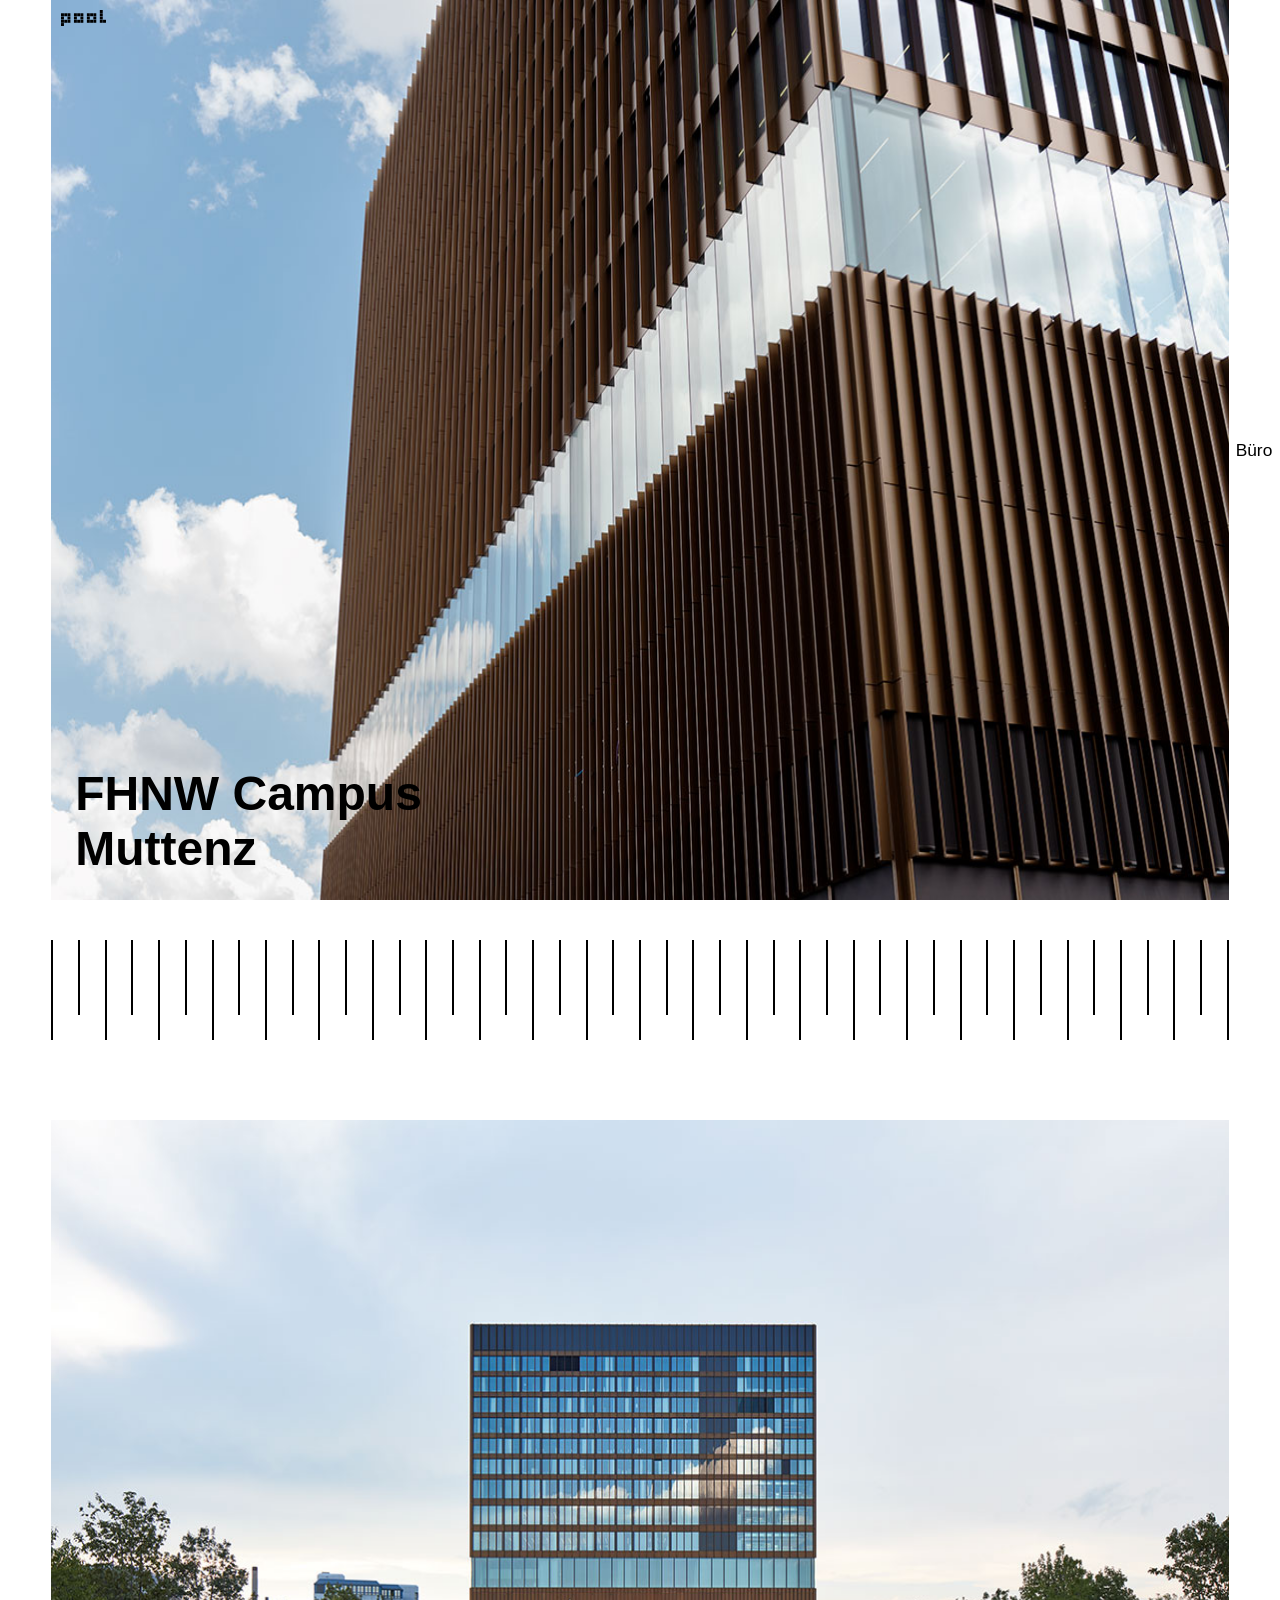
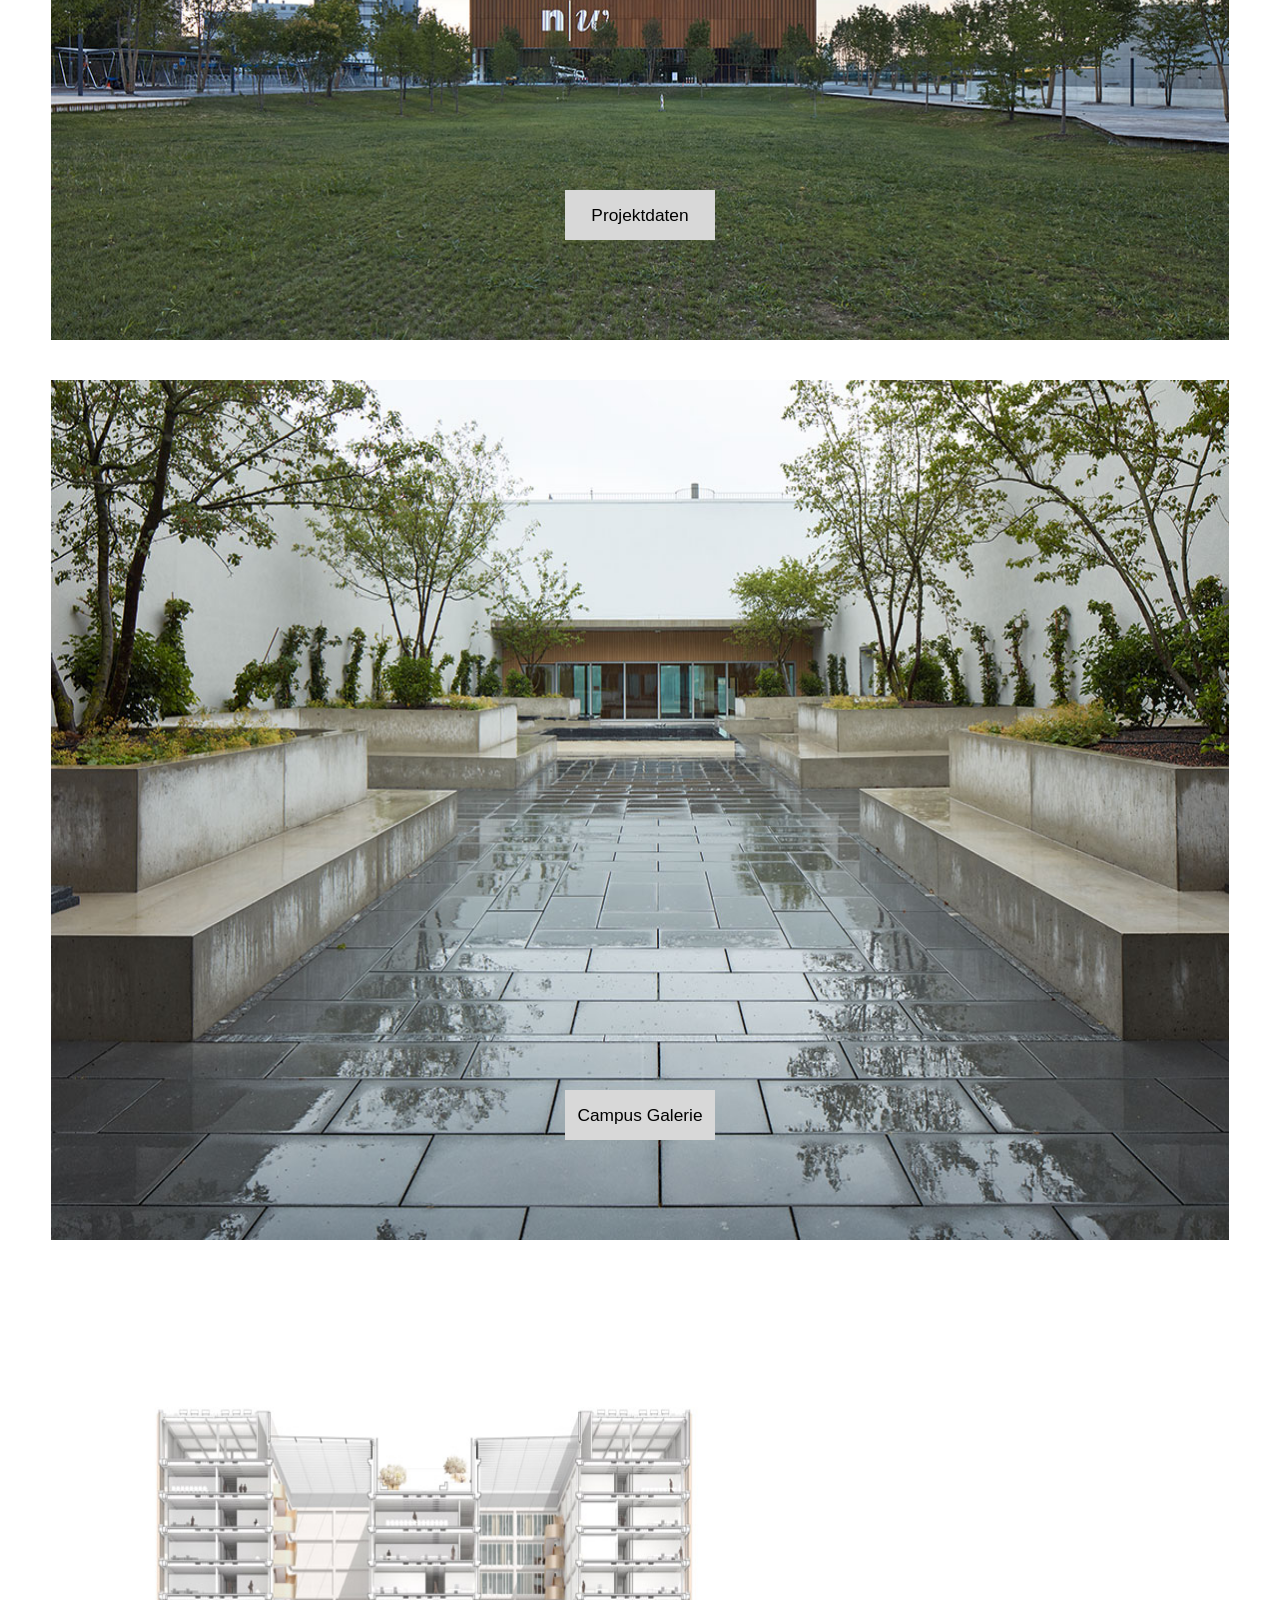
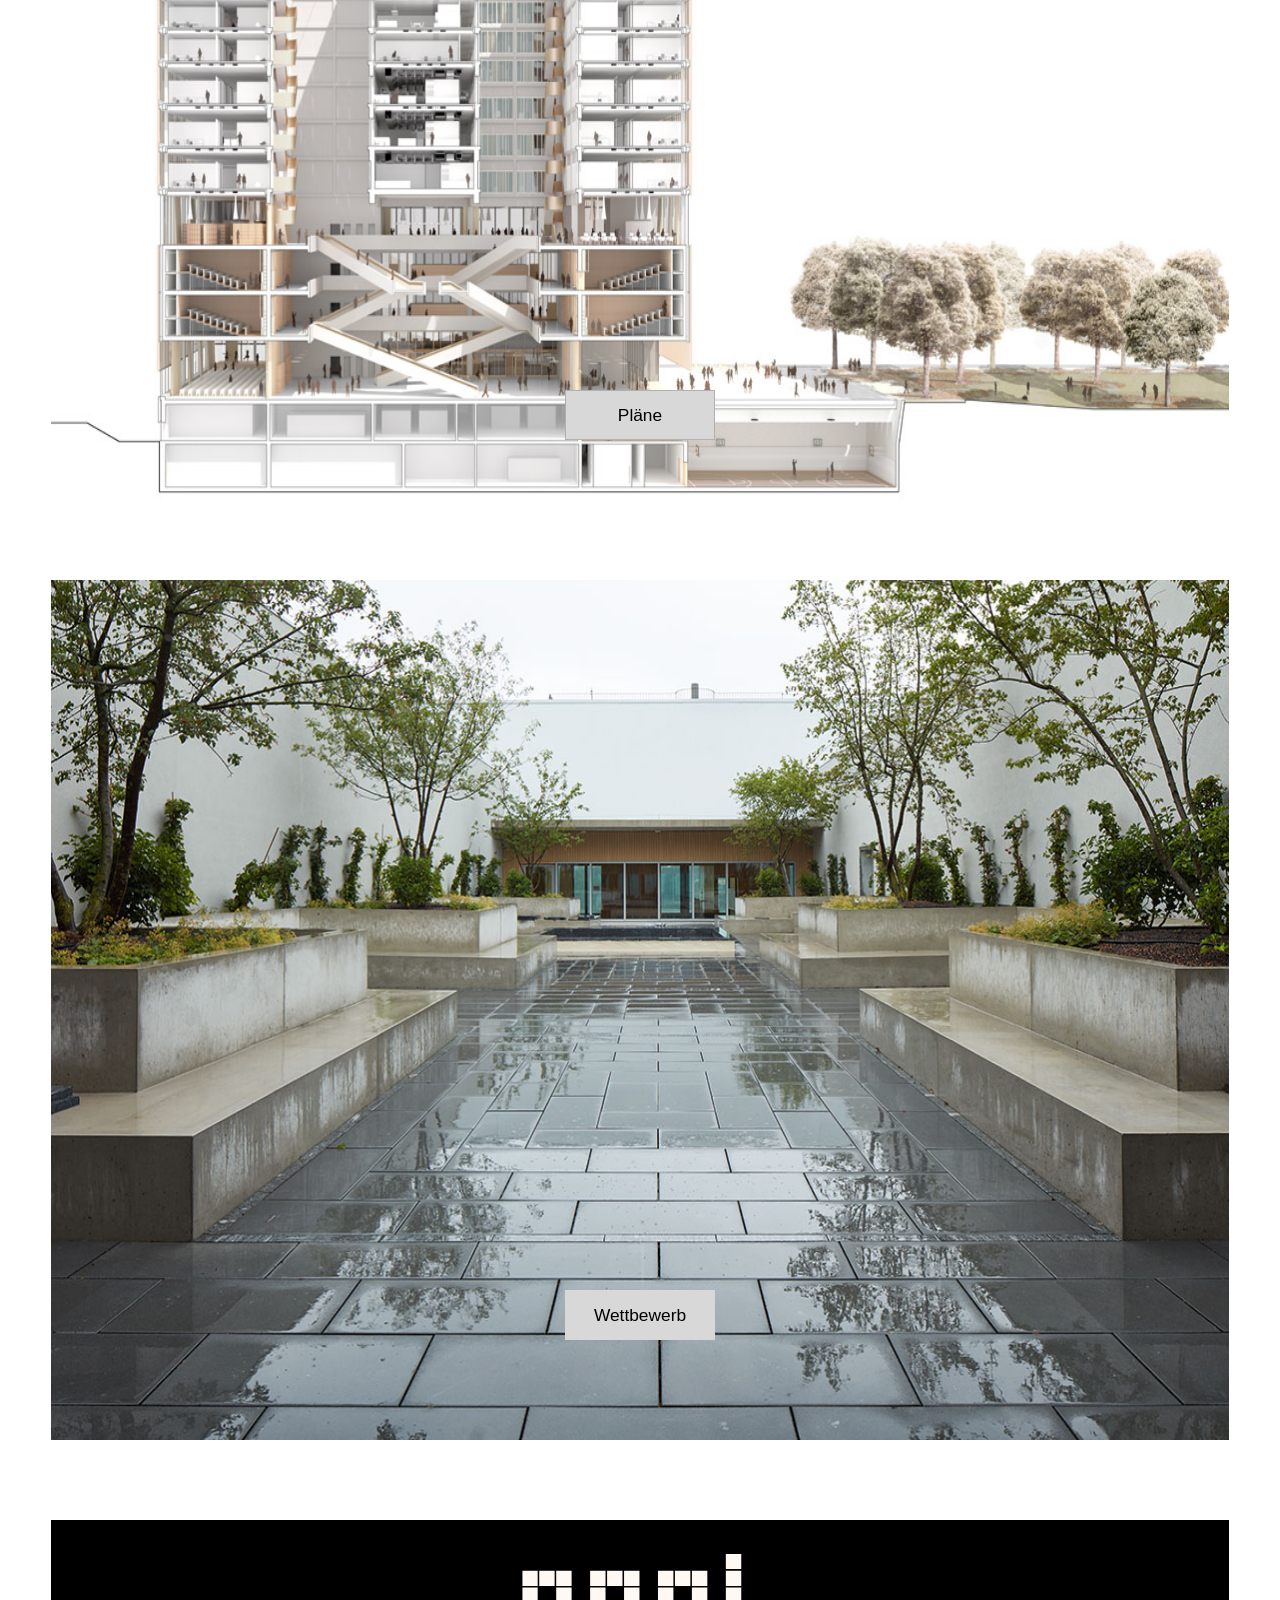
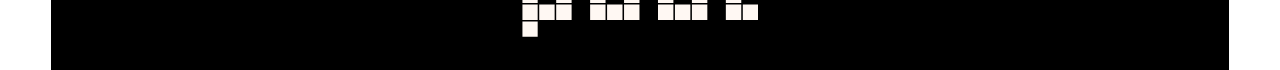
==== commit e2d08f78: "korrekturen about menu (auf allen html implementiert)" ====
--- a/index.html
+++ b/index.html
@@ -69,7 +69,6 @@
             <div class="lines_item"></div>
             <div class="lines_item"></div>
         </div>
-
     </header>
 
     <main>
--- a/style.css
+++ b/style.css
@@ -42,6 +42,8 @@
     transform: translate(-50%, -50%);
     font-size: 13pt;
     writing-mode: sideways-lr;
+    color: inherit;
+    text-decoration: none;
 }
 
 /*----------------------------------
@@ -223,6 +225,13 @@
     position: relative;
     margin-top: 80px;
 }
+.footerbox_wrapper_sticky {
+    position: fixed;
+    left: 4%;
+    right: 4%;
+    bottom: 0;
+    margin-top: 0;
+}
 
 .footerbox {
     width: 100%;
@@ -246,3 +255,14 @@
     height: auto;
     display: block;
 }
+
+/* about.html */
+
+.about_menu {
+    padding-top: 20%;
+    font-size: 32px;
+}
+
+.about_menu p {
+    line-height: calc(1em + 30px);
+}
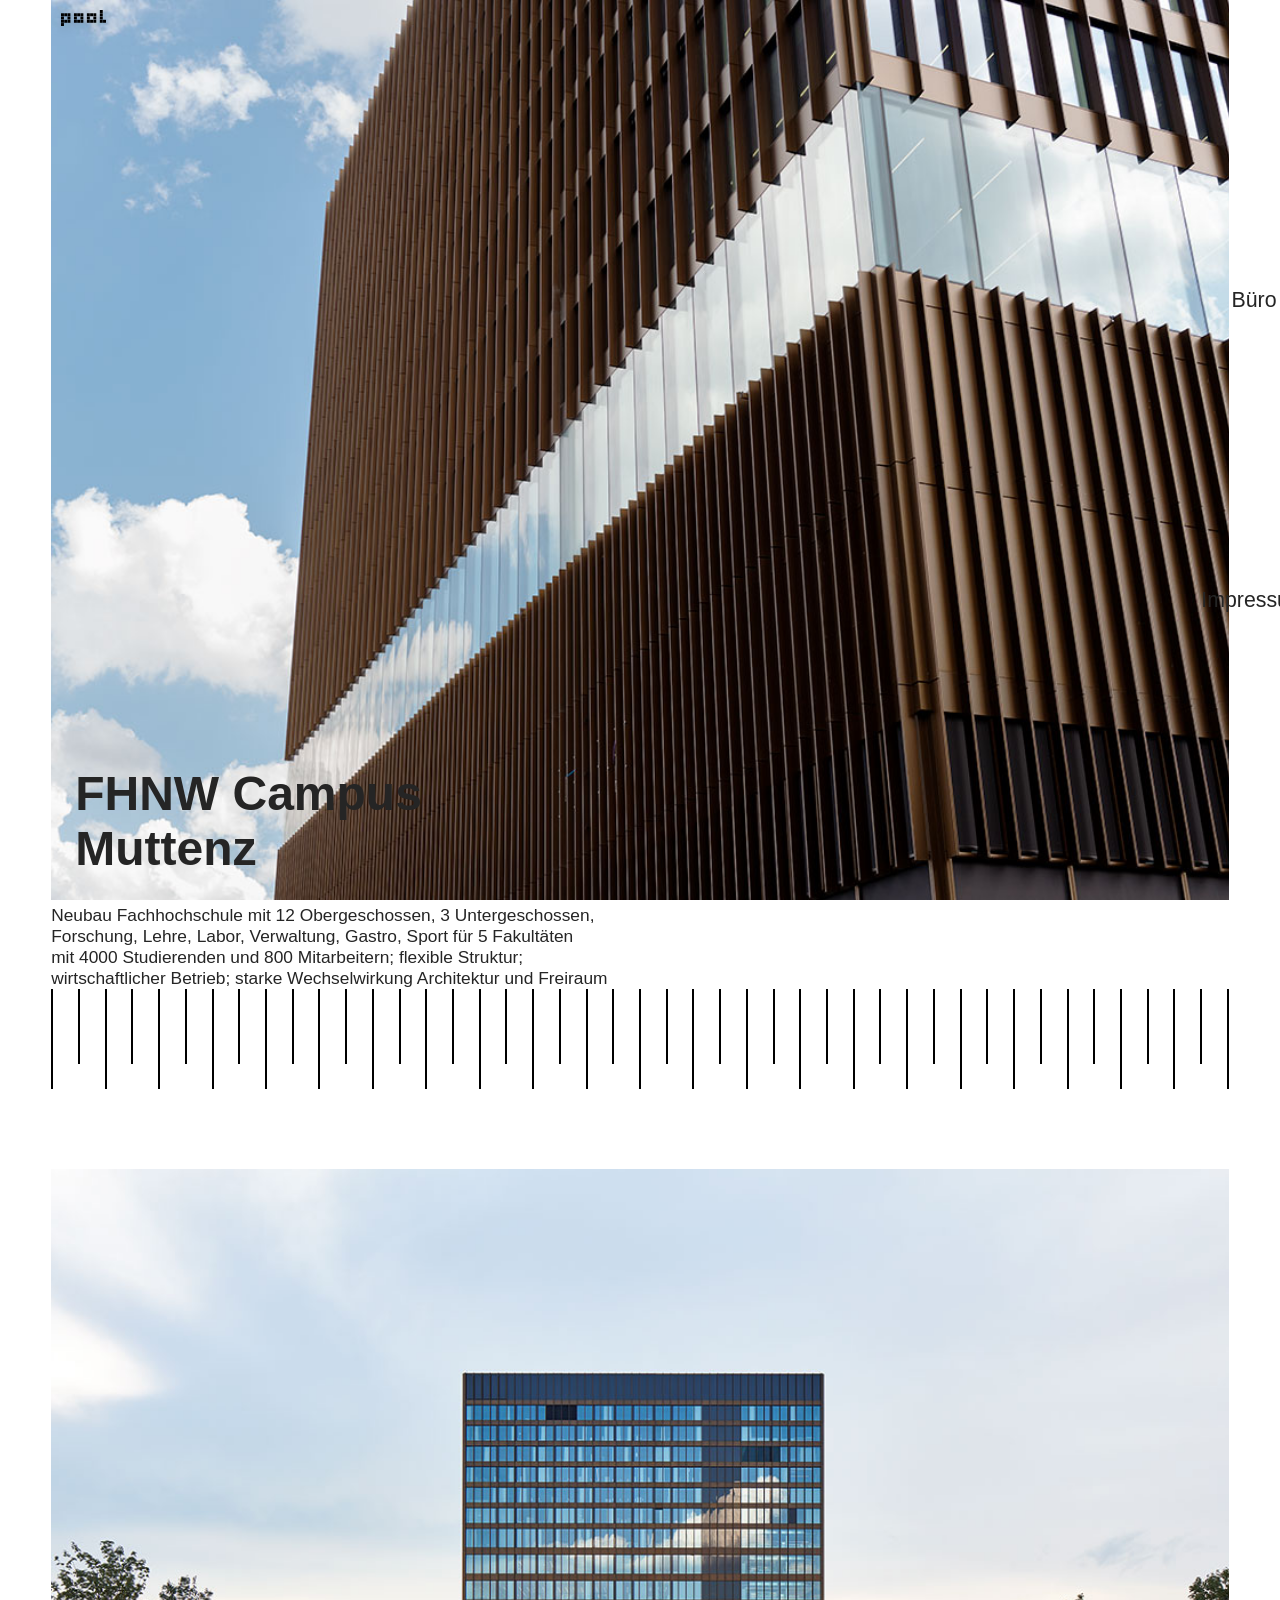
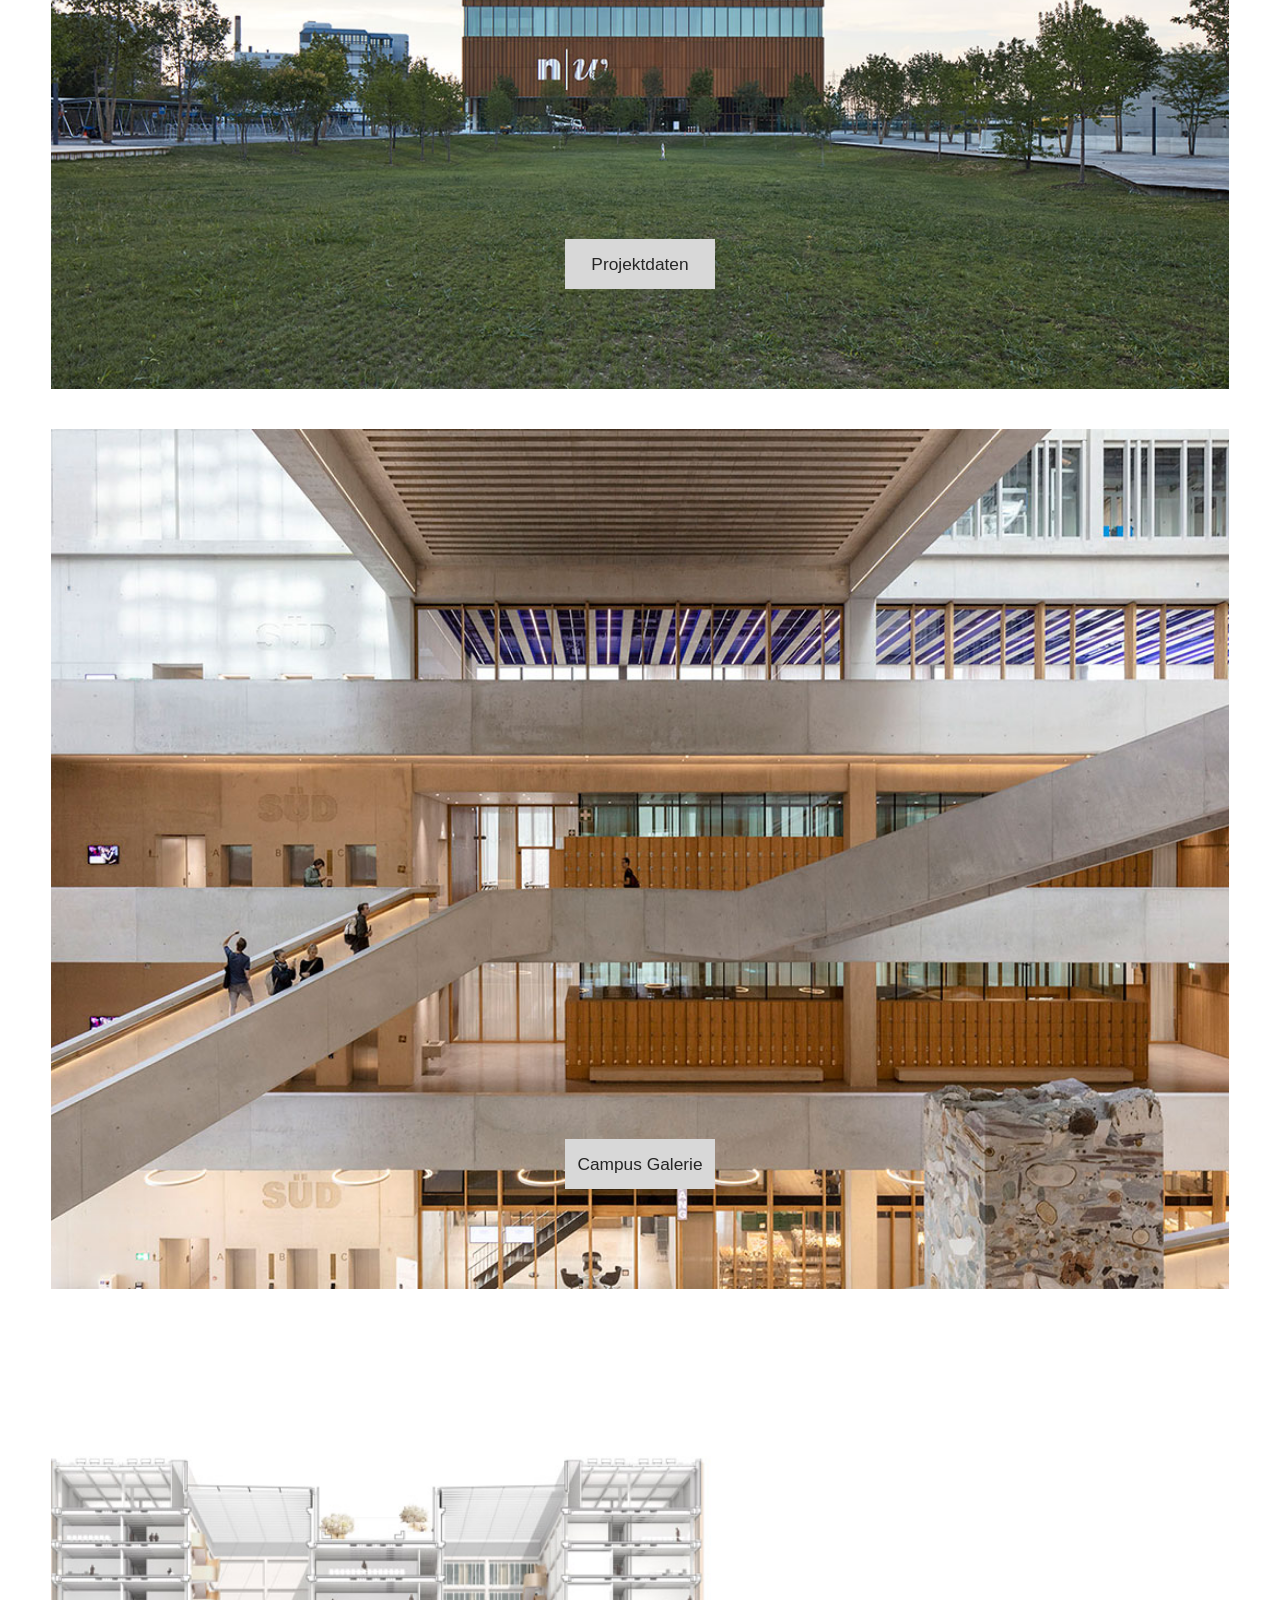
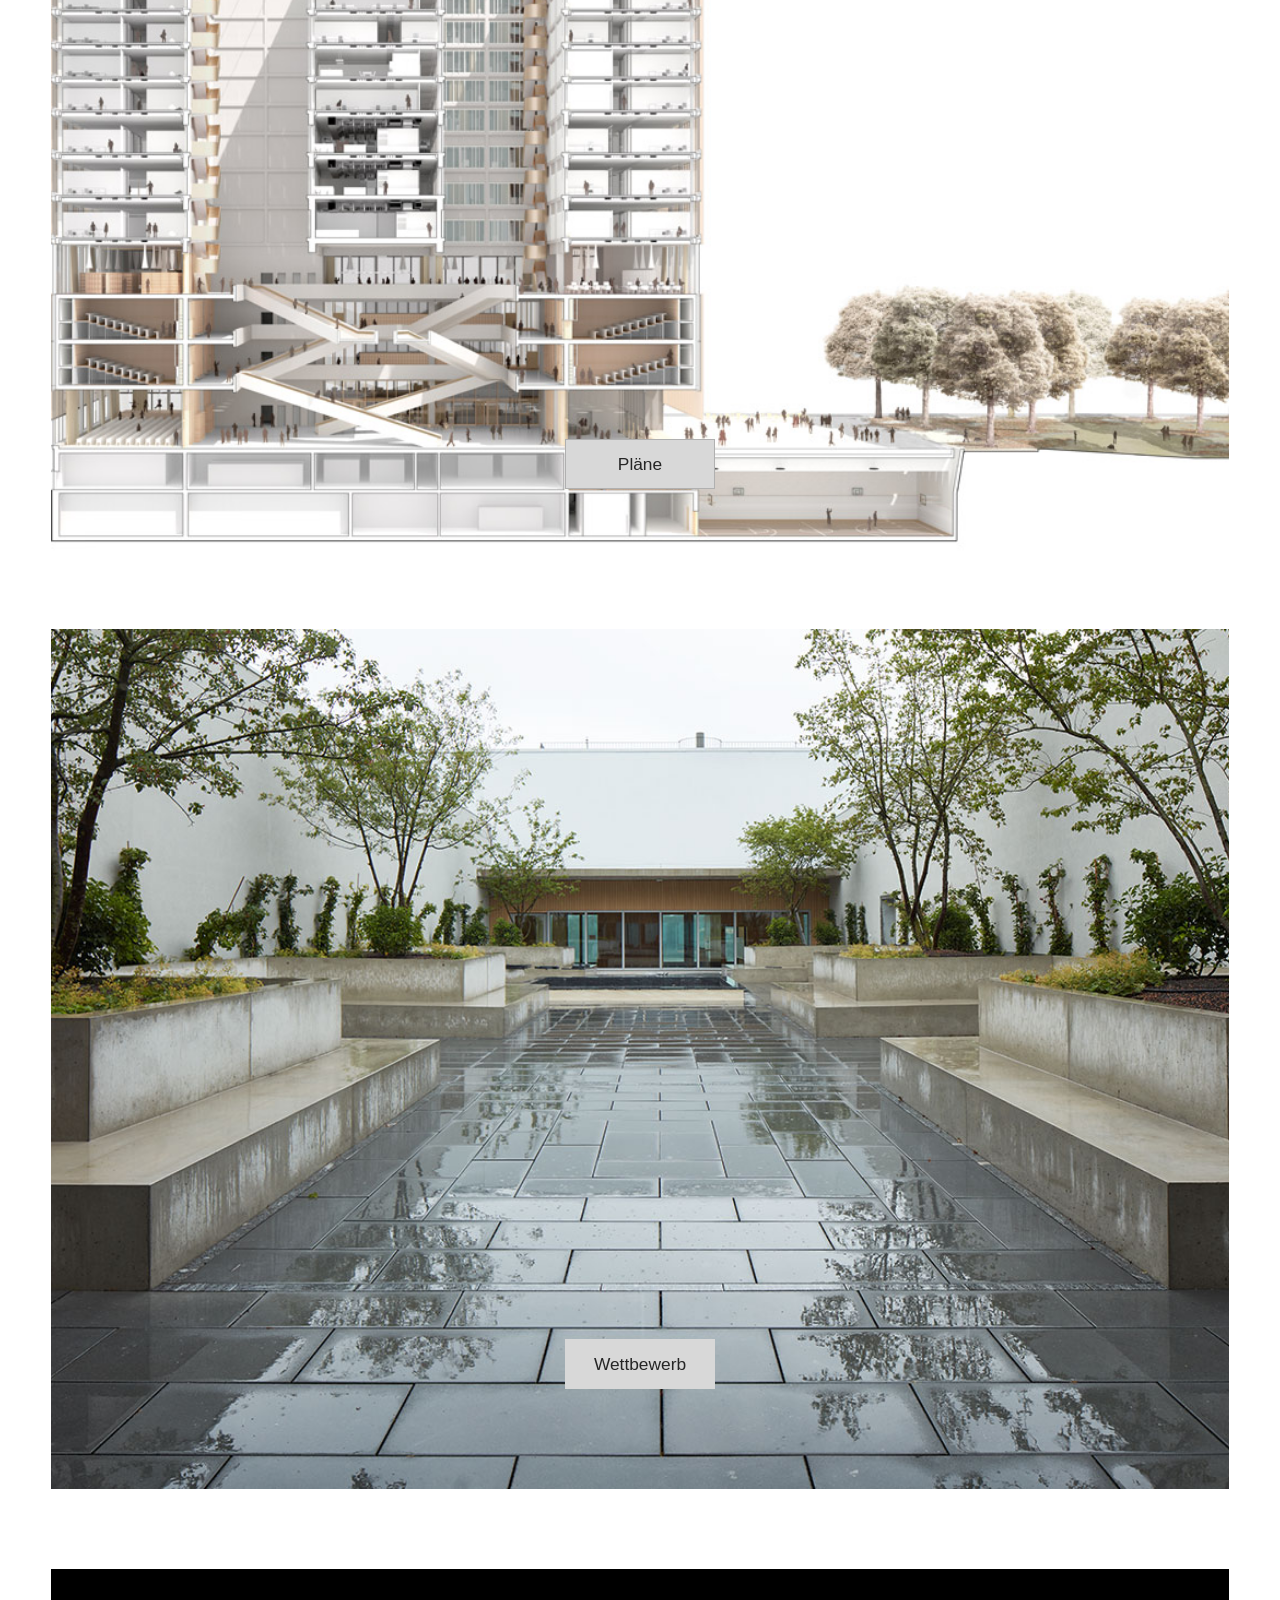
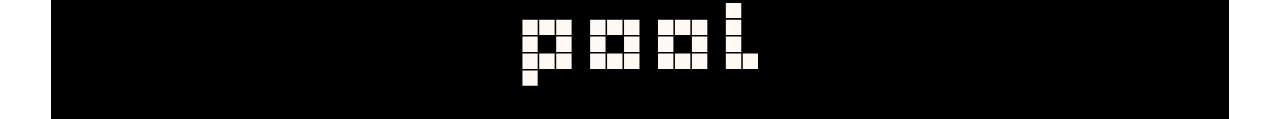
==== commit 73918b3c: "Fortschritt 13.04.26 17:54 Uhr" ====
--- a/index.html
+++ b/index.html
@@ -11,17 +11,22 @@
 
 <body id="top">
 
-    <a class="pool_logo_link" href="#top" aria-label="Nach oben scrollen">
+    <a class="pool_logo_link" href="index.html" aria-label="Nach oben scrollen">
         <img class="pool_logo" src="assets/pool_black.svg">
     </a>
 
     <a class="about" href="about.html">
-    <p>Büro</p>
+        <p>Büro</p>
+    </a>
+
+    <a class="impressum" href="impressum.html">
+        <p>Impressum</p>
     </a>
 
     <header>
         <h1 class="hero-title">FHNW Campus<br>Muttenz</h1>
-        <img class="intro_img" src="assets/start_image.jpg">
+        <img class="intro_img" src="assets/header_img.jpg">
+        <p class="intro_text">Neubau Fachhochschule mit 12 Obergeschossen, 3 Untergeschossen,<br> Forschung, Lehre, Labor, Verwaltung, Gastro, Sport für 5 Fakultäten<br> mit 4000 Studierenden und 800 Mitarbeitern; flexible Struktur;<br> wirtschaftlicher Betrieb; starke Wechselwirkung Architektur und Freiraum</p>
         <div class="lines_wrapper">
             <div class="lines_item"></div>
             <div class="lines_item"></div>
@@ -81,21 +86,21 @@
         </div>
 
         <div class="box2_wrapper">
-            <img class="box2_img" src="assets/main_img_1.jpg">
+            <img class="box2_img" src="assets/box2_img.jpg">
             <a class="box2" href="campus_galerie.html">
                 <p>Campus Galerie</p>
             </a>
         </div>
 
         <div class="box3_wrapper">
-            <img class="box3_img" src="assets/Umrisse/UR_Main.jpg">
+            <img class="box3_img" src="assets/Umrisse/box3_img.jpg">
             <a class="box3" href="pläne.html">
                 <p>Pläne</p>
             </a>
         </div>
 
         <div class="box4_wrapper">
-            <img class="box4_img" src="assets/main_img_1.jpg">
+            <img class="box4_img" src="assets/box4_img.jpg">
             <a class="box4" href="wettbewerb.html">
                 <p>Wettbewerb</p>
             </a>
@@ -106,12 +111,13 @@
     <footer>
 
         <div class="footerbox_wrapper">
-            <a class="pool_bottom_link" href="#top" aria-label="Nach oben scrollen">
+            <a class="pool_bottom_link" href="index.html" aria-label="Nach oben scrollen">
                 <img class="pool_bottom" src="assets/pool_white.svg">
             </a>
             <div class="footerbox">
                 <p></p>
             </div>
+
         </div>
 
     </footer>
--- a/style.css
+++ b/style.css
@@ -15,6 +15,7 @@
 
 body {
   font-family: "Saira", sans-serif;
+  color: rgb(37, 37, 37);
 }
 
 .pool_logo_link {
@@ -30,6 +31,7 @@
     width: 15%;
     height: auto;
     display: block;
+    filter: drop-shadow(0 2px 6px rgba(0, 0, 0, 0.18));
 }
 
 .about {
@@ -37,10 +39,24 @@
     display: flex;
     justify-content: center;
     align-items: center;
-    top: 50%;
+    top: 33.33%;
     left: 98%;
     transform: translate(-50%, -50%);
-    font-size: 13pt;
+    font-size: 16pt;
+    writing-mode: sideways-lr;
+    color: inherit;
+    text-decoration: none;
+}
+
+.impressum {
+    position: fixed;
+    display: flex;
+    justify-content: center;
+    align-items: center;
+    top: 66.66%;
+    left: 98%;
+    transform: translate(-50%, -50%);
+    font-size: 16pt;
     writing-mode: sideways-lr;
     color: inherit;
     text-decoration: none;
@@ -59,7 +75,6 @@
     padding-left: 24px;
     bottom: 24px;
     font-size: 48px;
-    color: #000000;
     writing-mode: sideways-lr;
 }
 
@@ -67,7 +82,20 @@
     width: 100%;
     height: 100vh;
     display: block;
-    margin-bottom: 40px;
+    margin-bottom: 5px;
+    object-fit: cover;
+    object-position: center;
+}
+
+.intro_text {
+    width: 50vw;
+    padding-top: 0;
+    font-size: 13pt;
+    text-align: left;
+}
+.intro_text p {
+    line-height: 1.2;
+    width: 50%;
 }
 
 .lines_wrapper {
@@ -98,6 +126,8 @@
     height: 100vh;
     display: block;
     padding-top: 80px;
+    object-fit: cover;
+    object-position: center;
 }
 
 .box1_wrapper {
@@ -128,6 +158,8 @@
     height: 100vh;
     display: block;
     padding-top: 40px;
+    object-fit: cover;
+    object-position: center;
 }
 
 .box2_wrapper {
@@ -158,6 +190,8 @@
     height: 100vh;
     display: block;
     padding-top: 40px;
+    object-fit: cover;
+    object-position: center;
 }
 
 .box3_wrapper {
@@ -190,6 +224,8 @@
     display: block;
     padding-top: 40px;
     border-color: rgb(233, 1, 1);
+    object-fit: cover;
+    object-position: center;
 }
 
 .box4_wrapper {
@@ -256,8 +292,26 @@
     display: block;
 }
 
-/* about.html */
-
+
+
+/*----------------------------------
+Unterseiten
+----------------------------------*/
+
+/* Allgemeine Eisntellung für Headerbilder */
+
+.header_unterseiten {
+    width: 100%;
+    height: auto;
+    display: block;
+    object-fit: cover;
+    object-position: center;
+    padding-bottom: 40px;
+}
+
+/*----------------------------------
+ about.html
+ ----------------------------------*/
 .about_menu {
     padding-top: 20%;
     font-size: 32px;
@@ -265,4 +319,108 @@
 
 .about_menu p {
     line-height: calc(1em + 30px);
-}+}
+
+/*----------------------------------
+campus_galerie.html
+----------------------------------*/
+.campus_gallery {
+    display: grid;
+    grid-template-columns: repeat(2, minmax(0, 1fr));
+    gap: 40px;
+    padding-bottom: 40px;
+    padding-top: 80px;
+    
+}
+
+.campus_gallery_item {
+    overflow: hidden;
+}
+
+.campus_gallery_item--landscape {
+    aspect-ratio: 3 / 2;
+}
+
+.campus_gallery_item--medium {
+    aspect-ratio: 4 / 3;
+}
+
+.campus_gallery_item--portrait {
+    aspect-ratio: 3 / 4;
+}
+
+.campus_gallery_item--squareish {
+    aspect-ratio: 5 / 4;
+}
+
+.campus_gallery_image {
+    width: 100%;
+    height: 100%;
+    display: block;
+    object-fit: cover;
+    object-position: center;
+}
+
+/*----------------------------------
+projektdaten.html
+----------------------------------*/
+.projektdaten_layout {
+    display: flex;
+    align-items: flex-start;
+    gap: 40px;
+}
+
+.projektdaten_media_column {
+    width: 50%;
+    display: flex;
+    flex-direction: column;
+    gap: 40px;
+    padding-top: 80px;
+    padding-bottom: 40px;
+}
+
+.projektdaten_media_image {
+    width: 100%;
+    height: auto;
+    display: block;
+}
+
+.projektdaten_text_column {
+    width: 50%;
+    padding-top: 80px;
+    padding-bottom: 40px;
+    position: sticky;
+    top: 80px;
+    align-self: flex-start;
+}
+
+.projektdaten_text_column h1 {
+    font-size: 36px;
+    font-weight: 400;
+    margin-bottom: 16px;
+}
+
+.projektdaten_text_column p {
+    font-size: 13pt;
+    line-height: 1.4;
+    margin-bottom: 16px;
+}
+
+/* Impressum.html */
+.impressum_text {
+    padding-top: 10%;
+    font-size: 14px;
+    text-align: center;
+}
+
+.impressum_text h1 {
+    font-size: 36px;
+    font-weight: 400;
+    margin-bottom: 16px;
+}
+
+.impressum_text p {
+    line-height: 1.4;
+    width: 50%;
+    margin: 0 auto;
+}
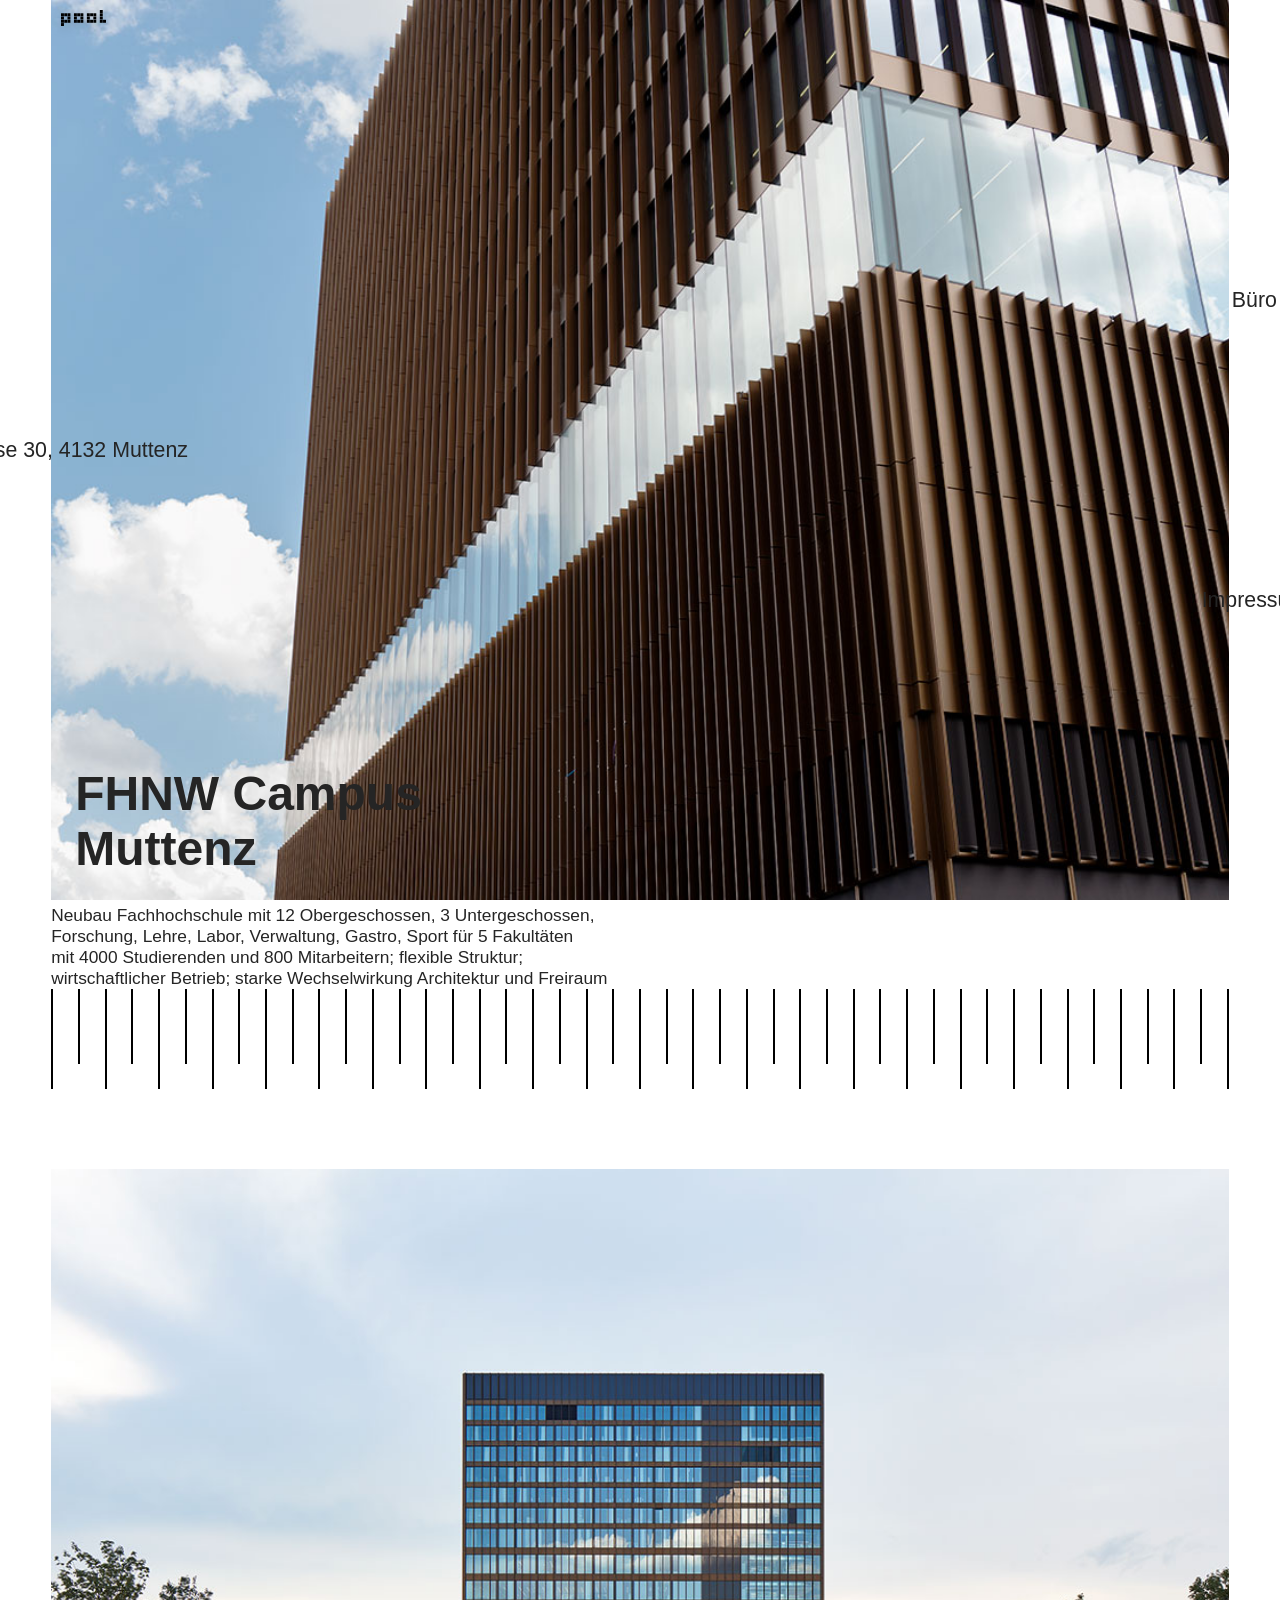
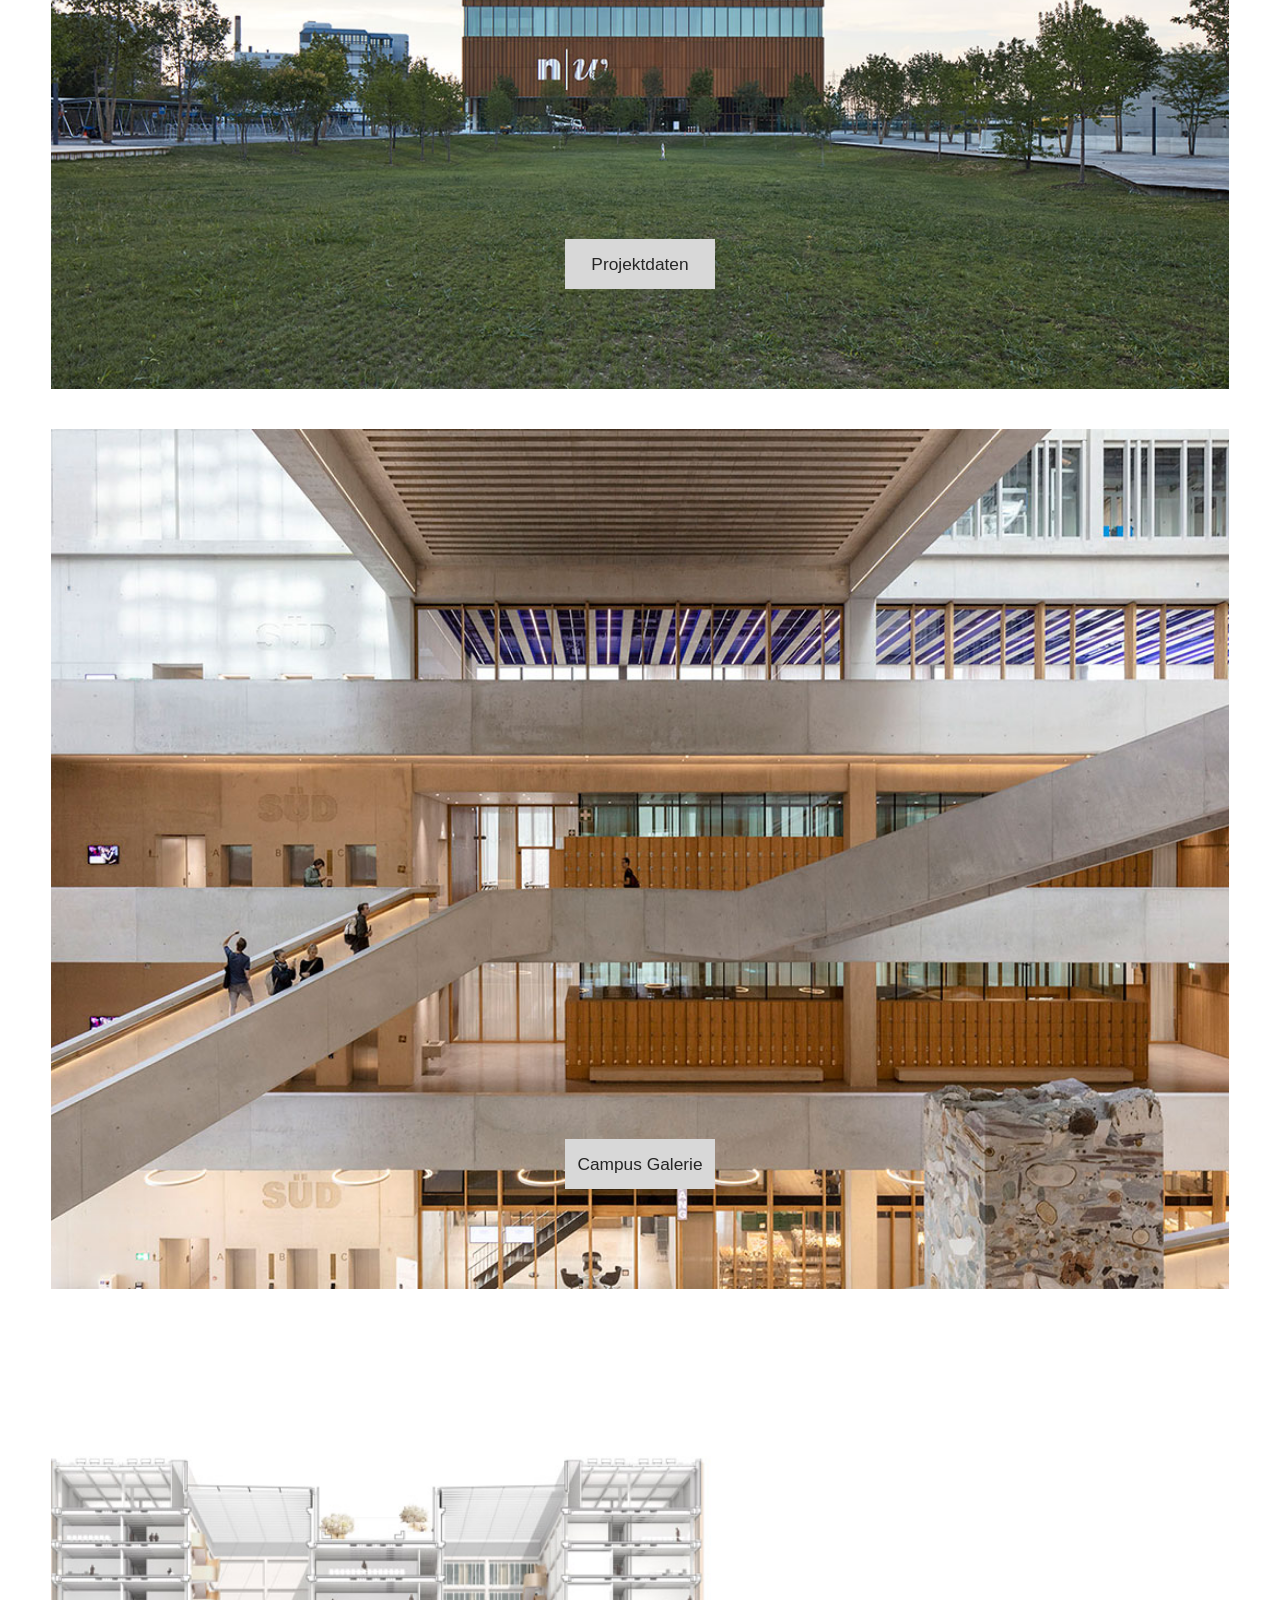
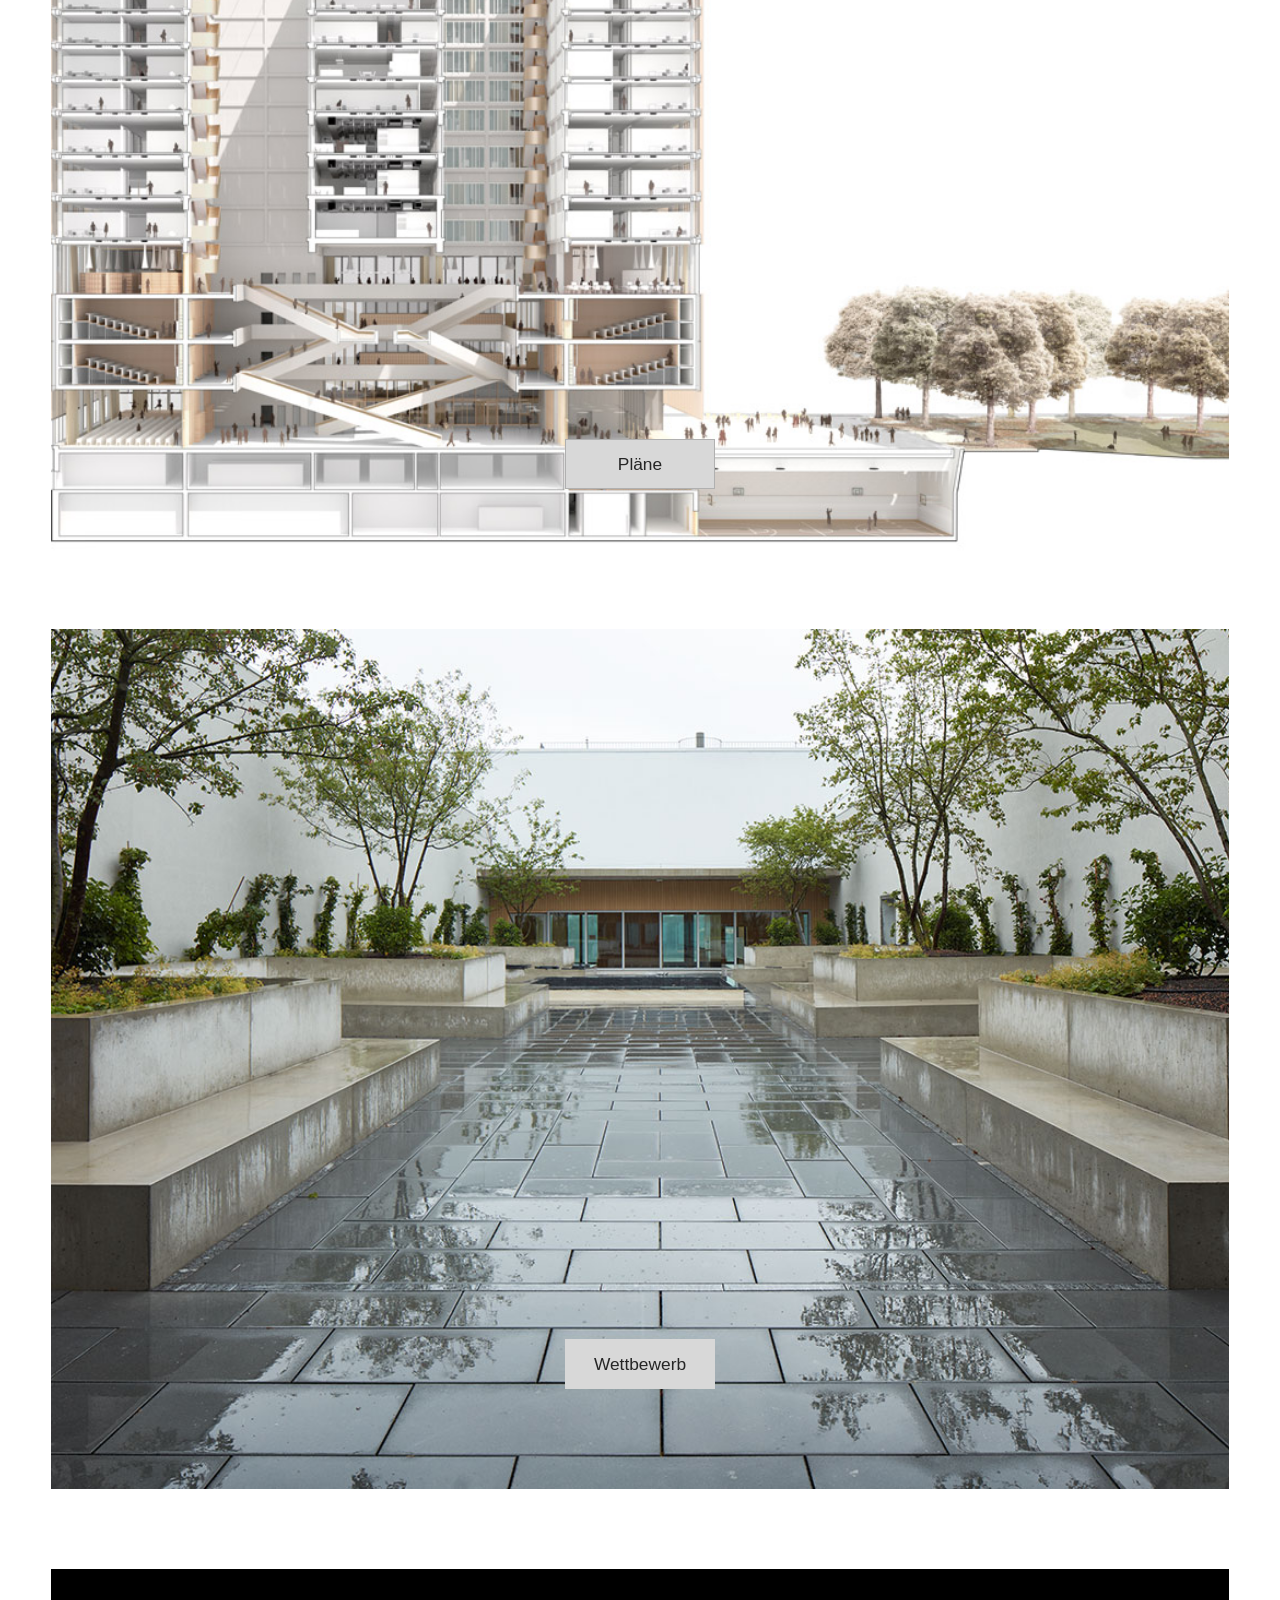
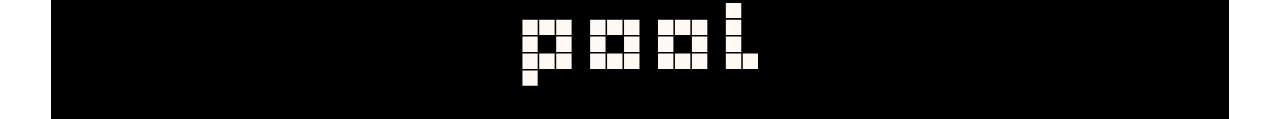
==== commit 80ee7fbb: "Adresse hinzugefügt (links) auf allen html Dateien" ====
--- a/index.html
+++ b/index.html
@@ -21,6 +21,10 @@
 
     <a class="impressum" href="impressum.html">
         <p>Impressum</p>
+    </a>
+
+    <a class="adresse">
+        <p>Hofackerstrasse 30, 4132 Muttenz</p>
     </a>
 
     <header>
--- a/style.css
+++ b/style.css
@@ -55,6 +55,20 @@
     align-items: center;
     top: 66.66%;
     left: 98%;
+    transform: translate(-50%, -50%);
+    font-size: 16pt;
+    writing-mode: sideways-lr;
+    color: inherit;
+    text-decoration: none;
+}
+
+.adresse {
+    position: fixed;
+    display: flex;
+    justify-content: center;
+    align-items: center;
+    top: 50%;
+    left: 2%;
     transform: translate(-50%, -50%);
     font-size: 16pt;
     writing-mode: sideways-lr;
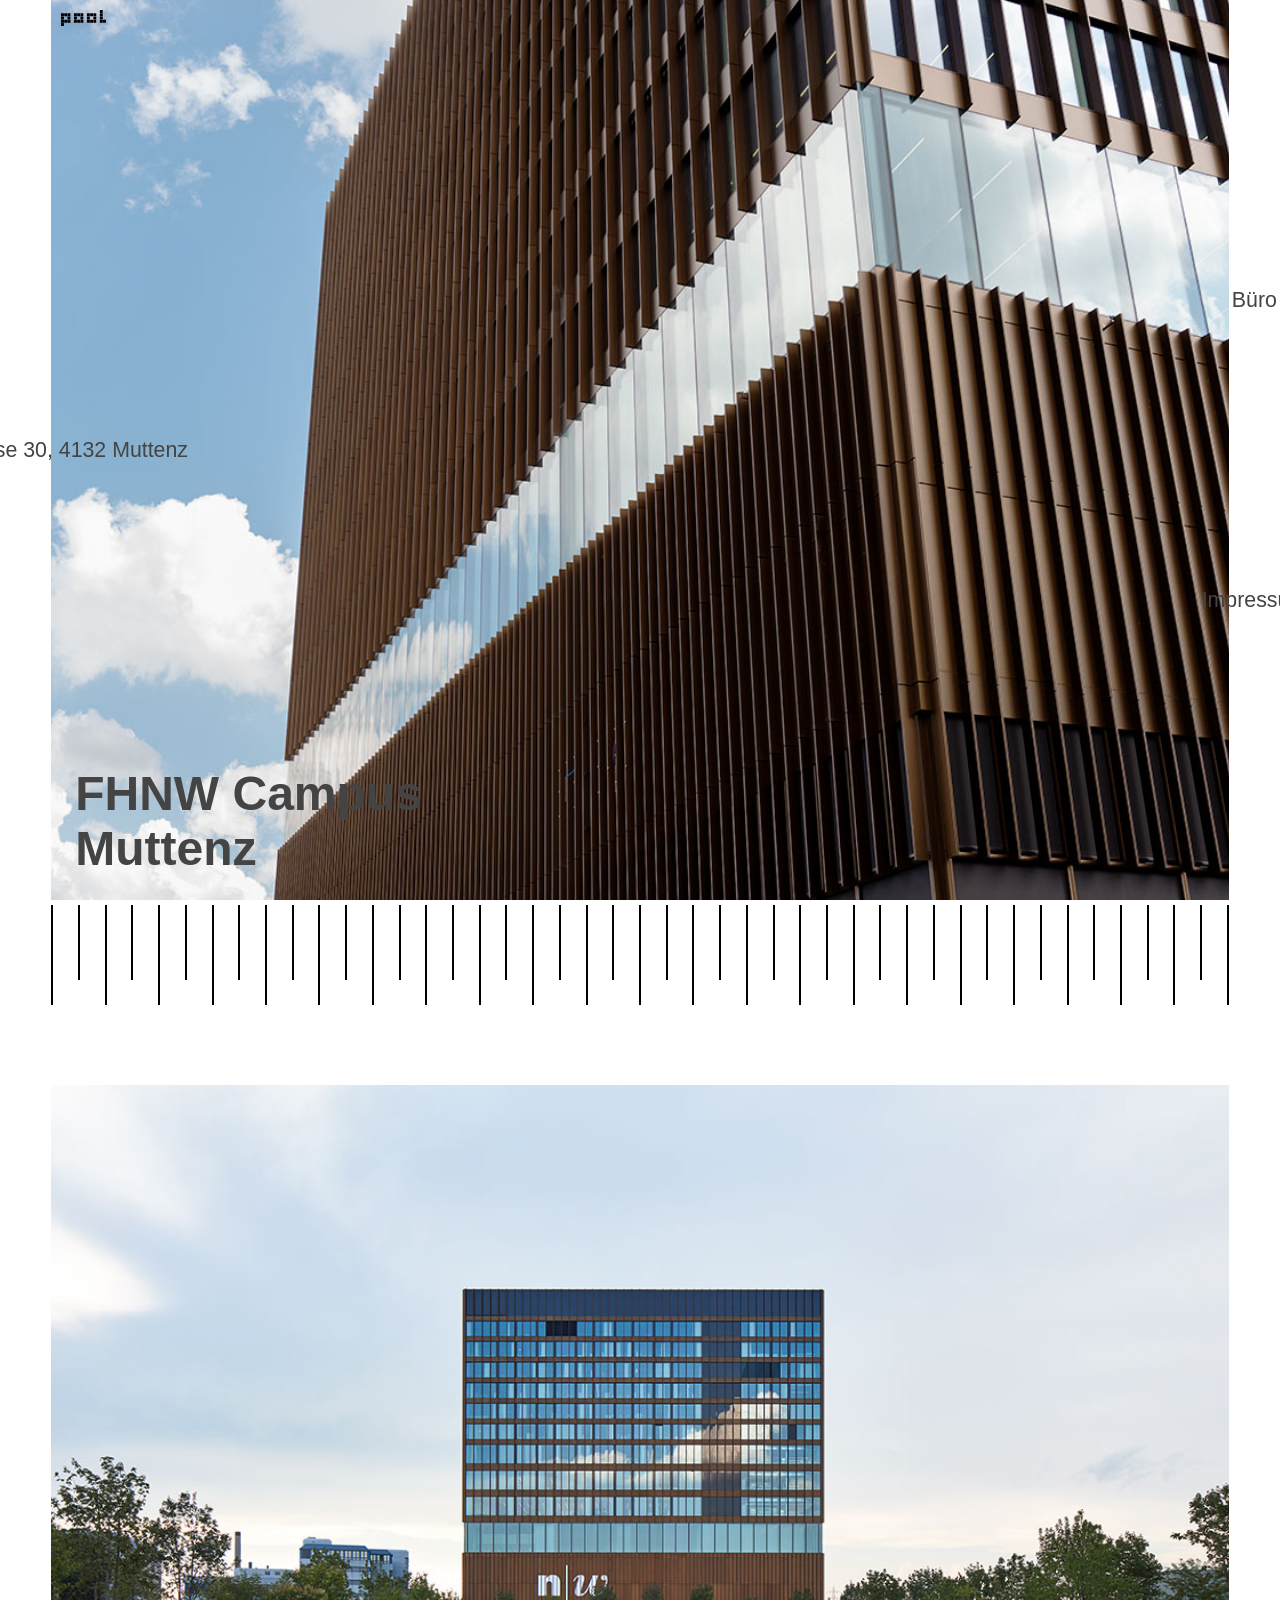
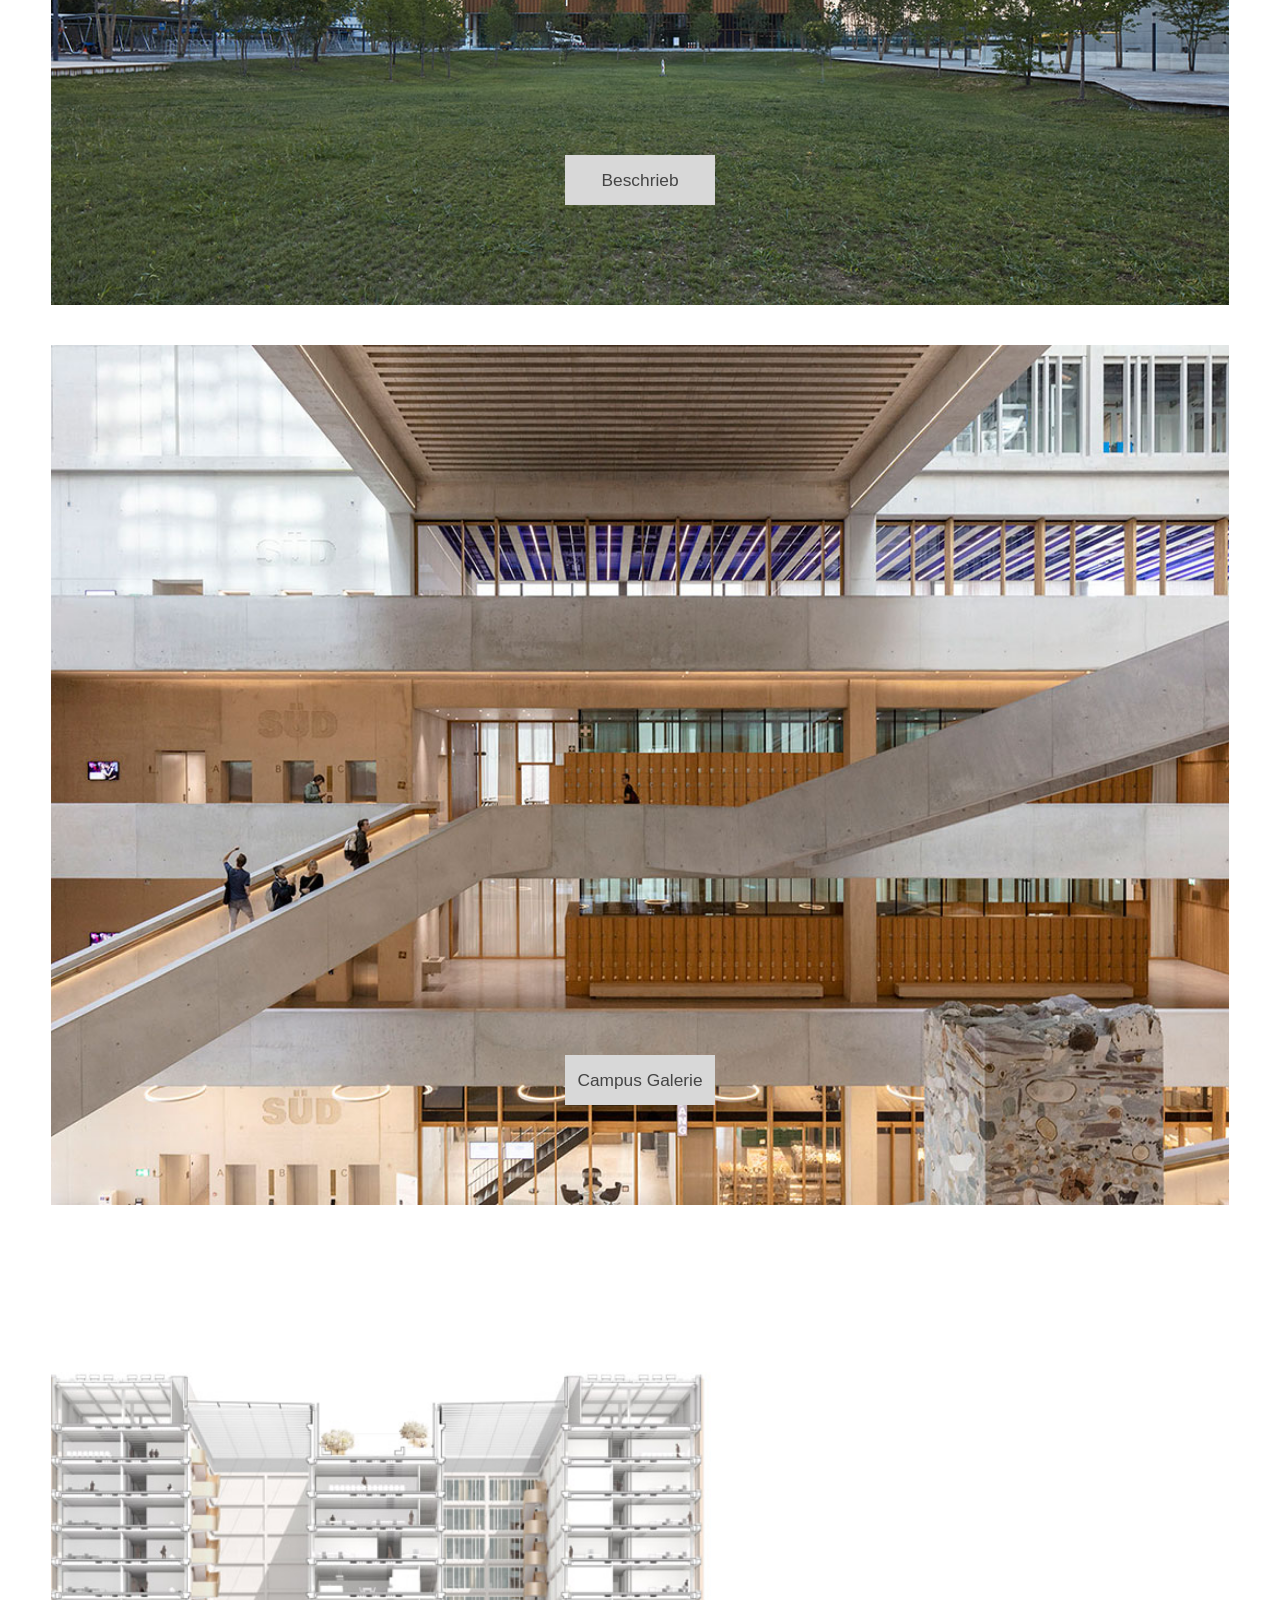
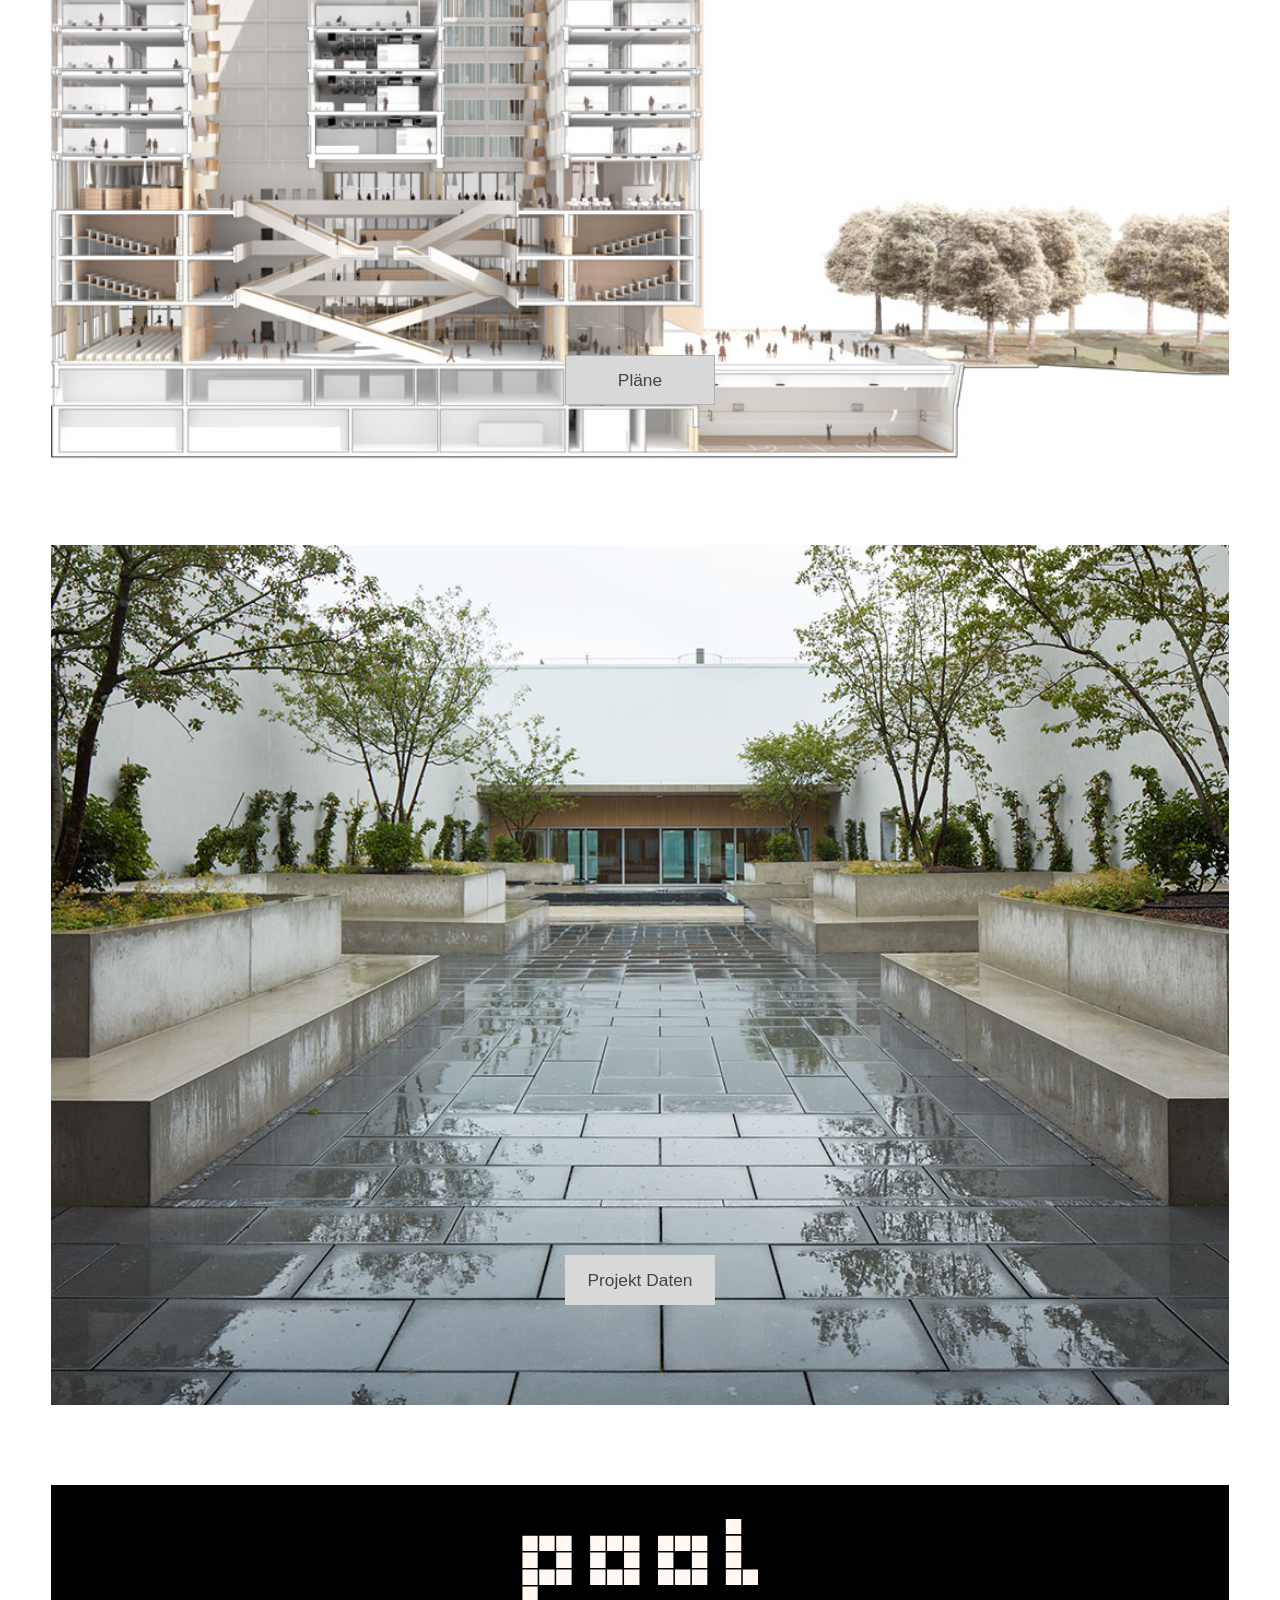
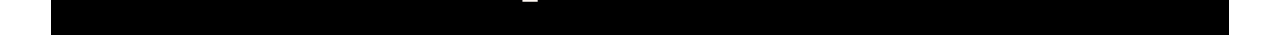
==== commit 59f49d4c: "hoovereffekt und projektdaten seite gefüllt" ====
--- a/index.html
+++ b/index.html
@@ -6,6 +6,7 @@
     <meta lang="de-CH">
     <title>FHNW Muttenz</title>
     <link rel="stylesheet" href="style.css">
+    <script src="skript.js" defer></script>
 </head>
 
 
@@ -30,7 +31,6 @@
     <header>
         <h1 class="hero-title">FHNW Campus<br>Muttenz</h1>
         <img class="intro_img" src="assets/header_img.jpg">
-        <p class="intro_text">Neubau Fachhochschule mit 12 Obergeschossen, 3 Untergeschossen,<br> Forschung, Lehre, Labor, Verwaltung, Gastro, Sport für 5 Fakultäten<br> mit 4000 Studierenden und 800 Mitarbeitern; flexible Struktur;<br> wirtschaftlicher Betrieb; starke Wechselwirkung Architektur und Freiraum</p>
         <div class="lines_wrapper">
             <div class="lines_item"></div>
             <div class="lines_item"></div>
@@ -84,29 +84,29 @@
 
         <div class="box1_wrapper">
             <img class="box1_img" src="assets/box1_img.jpg">
-            <a class="box1" href="projektdaten.html">
-                <p>Projektdaten</p>
+            <a class="box1" id="btn1" data-hover-tone="light" href="projektdaten.html">
+                <p>Beschrieb</p>
             </a>
         </div>
 
         <div class="box2_wrapper">
             <img class="box2_img" src="assets/box2_img.jpg">
-            <a class="box2" href="campus_galerie.html">
+            <a class="box2" id="btn2" data-hover-tone="light" href="campus_galerie.html">
                 <p>Campus Galerie</p>
             </a>
         </div>
 
         <div class="box3_wrapper">
             <img class="box3_img" src="assets/Umrisse/box3_img.jpg">
-            <a class="box3" href="pläne.html">
+            <a class="box3" id="btn3" data-hover-tone="light" href="pläne.html">
                 <p>Pläne</p>
             </a>
         </div>
 
         <div class="box4_wrapper">
             <img class="box4_img" src="assets/box4_img.jpg">
-            <a class="box4" href="wettbewerb.html">
-                <p>Wettbewerb</p>
+            <a class="box4" id="btn4" data-hover-tone="light" href="wettbewerb.html">
+                <p>Projekt Daten</p>
             </a>
         </div>
 
--- a/style.css
+++ b/style.css
@@ -15,7 +15,7 @@
 
 body {
   font-family: "Saira", sans-serif;
-  color: rgb(37, 37, 37);
+  color: rgb(68, 68, 68);
 }
 
 .pool_logo_link {
@@ -46,6 +46,9 @@
     writing-mode: sideways-lr;
     color: inherit;
     text-decoration: none;
+    transition: color 0.2s ease, text-shadow 0.2s ease;
+    color: rgb(68, 68, 68);
+    text-shadow: none;
 }
 
 .impressum {
@@ -60,6 +63,9 @@
     writing-mode: sideways-lr;
     color: inherit;
     text-decoration: none;
+    transition: color 0.2s ease, text-shadow 0.2s ease;
+    color: rgb(68, 68, 68);
+    text-shadow: none;
 }
 
 .adresse {
@@ -76,6 +82,12 @@
     text-decoration: none;
 }
 
+.about:hover,
+.impressum:hover {
+    color: rgb(130, 130, 130);
+    text-shadow: 0 1px 3px rgba(0, 0, 0, 0.12);
+}
+
 /*----------------------------------
 Header
 ----------------------------------*/
@@ -99,17 +111,6 @@
     margin-bottom: 5px;
     object-fit: cover;
     object-position: center;
-}
-
-.intro_text {
-    width: 50vw;
-    padding-top: 0;
-    font-size: 13pt;
-    text-align: left;
-}
-.intro_text p {
-    line-height: 1.2;
-    width: 50%;
 }
 
 .lines_wrapper {
@@ -164,6 +165,8 @@
     color: inherit;
     text-decoration: none;
     cursor: pointer;
+    transition: background-color 0.2s ease, color 0.2s ease;
+    text-shadow: none;
 }
 
 /* --------- Box 2 --------- */
@@ -196,6 +199,8 @@
     color: inherit;
     text-decoration: none;
     cursor: pointer;
+    transition: background-color 0.2s ease, color 0.2s ease;
+    text-shadow: none;
 }
 
 /* --------- Box 3 --------- */
@@ -229,6 +234,8 @@
     text-decoration: none;
     cursor: pointer;
     border: 1px solid rgb(176, 176, 176);
+    transition: background-color 0.2s ease, color 0.2s ease;
+    text-shadow: none;
 }
 
 /* --------- Box 4 --------- */
@@ -262,6 +269,16 @@
     color: inherit;
     text-decoration: none;
     cursor: pointer;
+    transition: background-color 0.2s ease, color 0.2s ease;
+    text-shadow: none;
+}
+
+.box1:hover,
+.box2:hover,
+.box3:hover,
+.box4:hover {
+    background-color: rgb(190, 190, 190);
+    text-shadow: 0 1px 3px rgba(0, 0, 0, 0.18);
 }
 
 /*----------------------------------
@@ -424,7 +441,8 @@
 .impressum_text {
     padding-top: 10%;
     font-size: 14px;
-    text-align: center;
+    text-align: left;
+    max-width: 50%;
 }
 
 .impressum_text h1 {
@@ -435,6 +453,39 @@
 
 .impressum_text p {
     line-height: 1.4;
-    width: 50%;
-    margin: 0 auto;
-}
+    width: 100%;
+    margin: 0;
+}
+
+/* wettbewerb.html */
+.wettbewerb_text {
+    padding-top: 40px;
+    font-size: 14px;
+    text-align: left;
+    max-width: 50%;
+}
+
+.wettbewerb_text h1 {
+    font-size: 36px;
+    font-weight: 400;
+    margin-bottom: 16px;
+}
+
+.wettbewerb_text p {
+    line-height: 1.4;
+    width: 100%;
+    margin: 0;
+}
+
+
+@media (max-width: 752px) {
+    .projektdaten_media_column {
+        position: sticky;
+        top: 20px;
+        z-index: 1;
+    }
+
+    .projektdaten_text_column {
+        position: static;
+    }
+}
